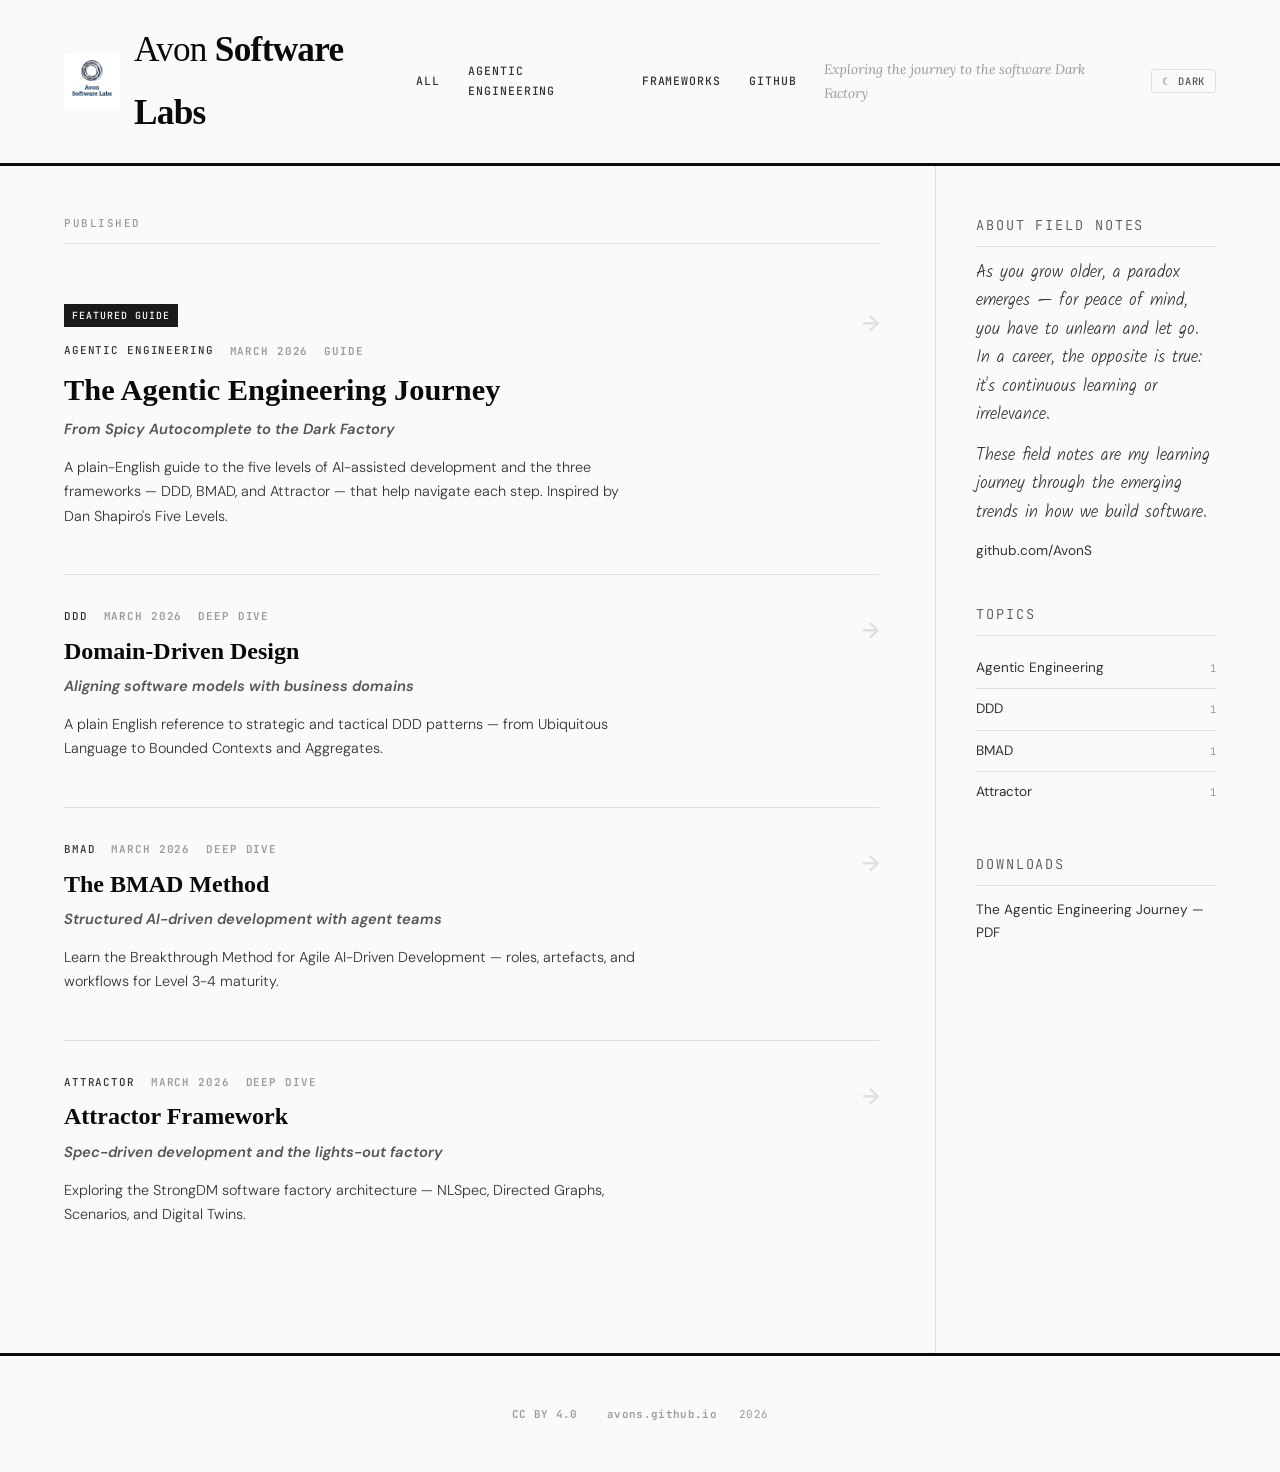
==== index.html @ 8bfe18f1 "feat: implement serve.py for no-cache local dev and v1.1 asset cache-busting" ====
<!DOCTYPE html>
<html lang="en">
<head>
<meta charset="UTF-8">
<link rel="preconnect" href="https://fonts.googleapis.com">
<link rel="preconnect" href="https://fonts.gstatic.com" crossorigin>
<link href="https://fonts.googleapis.com/css2?family=Lora:ital,wght@0,400;0,500;0,600;1,400;1,500&family=DM+Sans:ital,wght@0,300;0,400;0,500;0,600;1,400&family=JetBrains+Mono:wght@400;500&display=swap" rel="stylesheet">
<link href="https://fonts.googleapis.com/css2?family=Kalam:wght@400;700&display=swap" rel="stylesheet">
<link rel="stylesheet" href="assets/style.css?v=1.1">
<link rel="stylesheet" href="assets/landing.css?v=1.1">
<meta name="viewport" content="width=device-width, initial-scale=1.0">
<title>Avon Software Labs — Agentic Engineering</title>
<script src="assets/components.js?v=1.1" defer></script>
</head>
<body>

<site-header-home></site-header-home>

<div class="content-wrap">
  <main class="main-col">
    <p class="section-label">Published</p>

    <a class="article-card featured" href="agentic-engineering/" id="agentic">
      <div>
        <div class="featured-marker">Featured Guide</div>
        <div class="article-meta">
          <span class="article-tag">Agentic Engineering</span>
          <span>March 2026</span>
          <span>Guide</span>
        </div>
        <div class="article-title">The Agentic Engineering Journey</div>
        <div class="article-subtitle">From Spicy Autocomplete to the Dark Factory</div>
        <p class="article-desc">
          A plain-English guide to the five levels of AI-assisted development and the three frameworks —
          DDD, BMAD, and Attractor — that help navigate each step. Inspired by Dan Shapiro's Five Levels.
        </p>
      </div>
      <div class="article-arrow">&#8594;</div>
    </a>

    <a class="article-card" href="guides/ddd/">
      <div>
        <div class="article-meta">
          <span class="article-tag">DDD</span>
          <span>March 2026</span>
          <span>Deep Dive</span>
        </div>
        <div class="article-title">Domain-Driven Design</div>
        <div class="article-subtitle">Aligning software models with business domains</div>
        <p class="article-desc">A plain English reference to strategic and tactical DDD patterns — from Ubiquitous Language to Bounded Contexts and Aggregates.</p>
      </div>
      <div class="article-arrow">&#8594;</div>
    </a>

    <a class="article-card" href="guides/bmad/">
      <div>
        <div class="article-meta">
          <span class="article-tag">BMAD</span>
          <span>March 2026</span>
          <span>Deep Dive</span>
        </div>
        <div class="article-title">The BMAD Method</div>
        <div class="article-subtitle">Structured AI-driven development with agent teams</div>
        <p class="article-desc">Learn the Breakthrough Method for Agile AI-Driven Development — roles, artefacts, and workflows for Level 3-4 maturity.</p>
      </div>
      <div class="article-arrow">&#8594;</div>
    </a>

    <a class="article-card" href="guides/attractor/">
      <div>
        <div class="article-meta">
          <span class="article-tag">Attractor</span>
          <span>March 2026</span>
          <span>Deep Dive</span>
        </div>
        <div class="article-title">Attractor Framework</div>
        <div class="article-subtitle">Spec-driven development and the lights-out factory</div>
        <p class="article-desc">Exploring the StrongDM software factory architecture — NLSpec, Directed Graphs, Scenarios, and Digital Twins.</p>
      </div>
      <div class="article-arrow">&#8594;</div>
    </a>

    <!--
      TO ADD A NEW ARTICLE — copy this block and fill in the details:

      <a class="article-card" href="your-folder-name/">
        <div>
          <div class="article-meta">
            <span class="article-tag">Topic</span>
            <span>Month Year</span>
          </div>
          <div class="article-title">Title</div>
          <div class="article-subtitle">Subtitle or tagline</div>
          <p class="article-desc">Brief description of the article.</p>
        </div>
        <div class="article-arrow">&#8594;</div>
      </a>

      Then create a folder with the same name as href, put index.html inside it.
    -->

  </main>

  <aside class="sidebar">
    <div class="sidebar-section">
      <p class="sidebar-label">About Field Notes</p>
      <p>As you grow older, a paradox emerges — for peace of mind, you have to unlearn and let go. In a career, the opposite is true: it's continuous learning or irrelevance.</p>
      <p>These field notes are my learning journey through the emerging trends in how we build software.</p>
      <p><a href="https://github.com/AvonS" target="_blank">github.com/AvonS</a></p>
    </div>

    <div class="sidebar-section">
      <p class="sidebar-label">Topics</p>
      <ul class="topic-list" id="frameworks">
        <li><a href="agentic-engineering/">Agentic Engineering</a> <span class="topic-count">1</span></li>
        <li><a href="guides/ddd/">DDD</a> <span class="topic-count">1</span></li>
        <li><a href="guides/bmad/">BMAD</a> <span class="topic-count">1</span></li>
        <li><a href="guides/attractor/">Attractor</a> <span class="topic-count">1</span></li>
      </ul>
    </div>

    <div class="sidebar-section">
      <p class="sidebar-label">Downloads</p>
      <p><a href="agentic-engineering/agentic-engineering-journey.pdf" target="_blank">The Agentic Engineering Journey — PDF</a></p>
    </div>
  </aside>
</div>

<site-footer></site-footer>

</body>
</html>
---- assets/style.css ----
/* ============================================================
   avons.github.io — shared base styles
   style.css · v1.0
   ============================================================ */

/* ── Variables ── */
:root {
  --black:       #0a0a0a;
  --off-black:   #1a1a1a;
  --dark-grey:   #333333;
  --mid-grey:    #555555;
  --light-grey:  #999999;
  --rule:        #e0e0e0;
  --soft-bg:     #f8f8f8;
  --bg:          #fafaf8;
  --white:       #ffffff;

  /* Accent — red (warn callout) */
  --accent-red:       #8b1a1a;
  --accent-red-light: #fdf0f0;

  /* Accent — green (insight callout) */
  --accent-green:       #4a9068;
  --accent-green-light: #eef4f0;
  --accent-green-text:  #1d3d2a;

  /* Dark mode transition */
  color-scheme: light dark;
}

/* ── Dark Mode ── */
html.dark body {
  --black:       #e0e0e0; /* Off-white text */
  --off-black:   #d1d1d1;
  --dark-grey:   #b0b0b0;
  --mid-grey:    #888888;
  --light-grey:  #666666;
  --rule:        #333333; /* Subtle border */
  --soft-bg:     #242424; /* Lighter charcoal */
  --bg:          #1a1a1a; /* Base charcoal */
  --white:       #2a2a2a; /* Card surface */

  /* Accent — red dark mode (softened) */
  --accent-red:       #e05a4a;
  --accent-red-light: #2d1a1a;

  /* Accent — green dark mode (softened) */
  --accent-green:       #5aaa7a;
  --accent-green-light: #1a241e;
  --accent-green-text:  #c8e8d4;
}

/* ── Reset ── */
*, *::before, *::after { box-sizing: border-box; margin: 0; padding: 0; }
html { scroll-behavior: smooth; }

/* ── Base ── */
body {
  font-family: "Lora", Georgia, serif;
  background: var(--bg);
  color: var(--black);
  line-height: 1.8;
}

/* ── Typography ── */
h1 {
  font-family: "DM Serif Display", Georgia, serif;
  font-weight: 700;
  color: var(--black);
  letter-spacing: -0.02em;
  line-height: 1.1;
}
h2 {
  font-family: "DM Serif Display", Georgia, serif;
  font-weight: 700;
  color: var(--black);
  letter-spacing: -0.01em;
}
h3 {
  font-family: "Source Serif 4", serif;
  font-weight: 600;
  color: var(--mid-grey);
  font-style: italic;
}
p { margin-bottom: 14px; }
a { color: var(--black); font-weight: 600; text-decoration: none; transition: color 0.15s, opacity 0.15s; }
a:hover { text-decoration: none; opacity: 0.7; }
strong { color: var(--black); }
code {
  font-family: "JetBrains Mono", "SF Mono", Consolas, monospace;
  font-size: 0.86em;
  background: var(--soft-bg);
  border: 1px solid var(--rule);
  padding: 2px 6px;
  border-radius: 3px;
  color: var(--dark-grey);
}

/* ── Masthead ── */
.masthead {
  border-bottom: 3px solid var(--black);
  padding: 0 64px;
}
.masthead-top {
  display: flex;
  align-items: center;
  justify-content: space-between;
  padding: 28px 0 20px;
  border-bottom: 1px solid var(--rule);
}
.site-name {
  display: flex;
  align-items: center;
  gap: 14px;
  text-decoration: none;
  color: var(--black);
}
.logo-img { height: 56px; width: auto; object-fit: contain; }
.logo-text {
  font-family: "DM Serif Display", Georgia, serif;
  font-size: clamp(1.4rem, 4vw, 2.2rem);
  font-weight: 400;
  letter-spacing: -0.02em;
  color: var(--black);
}
.logo-text strong { font-weight: 700; }
.masthead-meta { text-align: right; }
.masthead-meta p {
  font-family: "JetBrains Mono", monospace;
  font-size: 0.7rem;
  color: var(--light-grey);
  letter-spacing: 0.06em;
  text-transform: uppercase;
  line-height: 1.8;
}
.masthead-nav {
  display: flex;
  gap: 32px;
  padding: 14px 0;
  align-items: center;
}
.masthead-nav a {
  font-family: "JetBrains Mono", monospace;
  font-size: 0.72rem;
  font-weight: 500;
  letter-spacing: 0.08em;
  text-transform: uppercase;
  color: var(--dark-grey);
  text-decoration: none;
  transition: color 0.15s;
}
.masthead-nav a:hover { color: var(--black); }
.masthead-tagline {
  font-family: "Source Serif 4", serif;
  font-style: italic;
  font-size: 0.88rem;
  color: var(--light-grey);
  margin-left: auto;
}

/* ── Footer ── */
.site-footer {
  border-top: 3px solid var(--black);
  padding: 48px 64px;
  text-align: center;
  background: var(--bg);
}
.site-footer p {
  font-family: "JetBrains Mono", monospace;
  font-size: 0.68rem;
  color: var(--light-grey);
  letter-spacing: 0.04em;
  margin-bottom: 8px;
}
.site-footer a {
  color: var(--mid-grey);
  text-decoration: none;
  font-family: "JetBrains Mono", monospace;
  font-size: 0.68rem;
}
.site-footer a:hover { color: var(--black); opacity: 1; }
.footer-links { display: flex; gap: 24px; justify-content: center; margin-bottom: 12px; }

/* ── Utility ── */
.section-label {
  font-family: "JetBrains Mono", monospace;
  font-size: 0.68rem;
  font-weight: 500;
  letter-spacing: 0.14em;
  text-transform: uppercase;
  color: var(--light-grey);
  margin-bottom: 24px;
  padding-bottom: 10px;
  border-bottom: 1px solid var(--rule);
}

/* ── Responsive ── */
@media (max-width: 860px) {
  .masthead { padding: 0 24px; }
  .site-footer { padding: 24px; flex-direction: column; }
  .masthead-meta { display: none; }
}

/* ============================================================
   Shared header + footer components
   ============================================================ */

/* ── Font import note: add to each HTML <head>
   https://fonts.googleapis.com/css2?family=Lora:ital,wght@0,400;0,500;0,600;1,400;1,500&family=DM+Sans:ital,wght@0,300;0,400;0,500;0,600;1,400&family=JetBrains+Mono:wght@400;500&display=swap
── */

/* ── Shared site header ── */
.site-header {
  border-bottom: 3px solid var(--black);
  padding: 0 64px;
  background: var(--bg);
  position: sticky;
  top: 0;
  z-index: 50;
}
.site-header-main {
  display: flex;
  align-items: center;
  justify-content: space-between;
  padding: 18px 0;
}
.site-header-nav {
  display: flex;
  gap: 28px;
  padding: 10px 0;
  align-items: center;
}
.site-header-nav a {
  font-family: "JetBrains Mono", monospace;
  font-size: 0.72rem;
  font-weight: 500;
  letter-spacing: 0.08em;
  text-transform: uppercase;
  color: var(--dark-grey);
  text-decoration: none;
  transition: color 0.15s;
}
.site-header-nav a:hover { color: var(--black); text-decoration: none; }
.site-header-nav .back-link {
  display: flex;
  align-items: center;
  gap: 6px;
}
.site-header-nav .back-link::before {
  content: "←";
  font-size: 0.9rem;
}
.nav-divider {
  width: 1px;
  height: 14px;
  background: var(--rule);
}
.site-tagline {
  font-family: "Lora", Georgia, serif;
  font-style: italic;
  font-size: 0.85rem;
  color: var(--light-grey);
  margin-left: auto;
}

/* ── Dark mode toggle button (site headers) ── */
.theme-toggle {
  background: none;
  border: 1px solid var(--rule);
  border-radius: 3px;
  color: var(--mid-grey);
  font-family: "JetBrains Mono", monospace;
  font-size: 0.65rem;
  font-weight: 500;
  letter-spacing: 0.06em;
  text-transform: uppercase;
  padding: 4px 10px;
  cursor: pointer;
  transition: all 0.15s;
  white-space: nowrap;
  flex-shrink: 0;
}
.theme-toggle:hover {
  border-color: var(--dark-grey);
  color: var(--black);
}

/* ── Shared site footer ── */
.site-footer-links {
  display: flex;
  justify-content: center;
  gap: 28px;
  margin-bottom: 14px;
  flex-wrap: wrap;
}
.site-footer-links a {
  font-family: "JetBrains Mono", monospace;
  font-size: 0.72rem;
  color: var(--mid-grey);
  text-decoration: none;
  letter-spacing: 0.04em;
  font-weight: 400;
}
.site-footer-links a:hover { color: var(--black); text-decoration: none; }
.site-footer-meta {
  font-family: "JetBrains Mono", monospace;
  font-size: 0.68rem;
  color: var(--light-grey);
  letter-spacing: 0.03em;
  line-height: 1.9;
}
.site-footer-meta a {
  color: var(--light-grey);
  text-decoration: none;
}
.site-footer-meta a:hover { color: var(--mid-grey); }

/* ── Article footer ── */
.site-footer-article {
  border-top: 3px solid var(--black);
  padding: 32px 64px;
  text-align: center;
  background: var(--bg);
}
.article-attribution {
  font-family: "JetBrains Mono", monospace;
  font-size: 0.7rem;
  color: var(--mid-grey);
  letter-spacing: 0.04em;
  margin-bottom: 16px;
  line-height: 1.6;
}

/* ── Responsive ── */
@media (max-width: 860px) {
  .site-header  { padding: 0 20px; position: static; }
  .site-footer  { padding: 28px 20px; }
  .site-footer-article  { padding: 28px 20px; }
  .site-header-nav .site-tagline { display: none; }
}
---- assets/landing.css ----
/* ============================================================
   avons.github.io — landing page styles
   landing.css · v1.0
   ============================================================ */

body { font-family: "DM Sans", system-ui, sans-serif;; background: var(--bg); }

/* ── Hero ── */
.hero {
  padding: 56px 64px 48px;
  border-bottom: 1px solid var(--rule);
  max-width: 720px;
}
.hero h1 {
  font-family: "DM Serif Display", serif;
  font-size: clamp(2rem, 4vw, 3rem);
  font-weight: 700; line-height: 1.12;
  color: var(--black); margin-bottom: 20px;
}
.hero h1 em { font-style: italic; font-weight: 400; }
.hero p {
  font-size: 1.05rem; line-height: 1.8;
  color: var(--dark-grey); font-weight: 300;
}

/* ── Layout ── */
.content-wrap {
  display: grid;
  grid-template-columns: 1fr 280px;
  padding: 0 64px;
}
.main-col {
  padding: 48px 56px 80px 0;
  border-right: 1px solid var(--rule);
}
.sidebar { padding: 48px 0 80px 40px; }
.sidebar-section { margin-bottom: 40px; }
.sidebar-label {
  font-family: "JetBrains Mono", monospace;
  font-size: 0.65rem; font-weight: 500;
  letter-spacing: 0.14em; text-transform: uppercase;
  color: var(--light-grey); margin-bottom: 16px;
  padding-bottom: 8px; border-bottom: 1px solid var(--rule);
}
.sidebar p {
  font-size: 0.85rem; line-height: 1.75;
  color: var(--mid-grey); font-weight: 300; margin-bottom: 12px;
}
.sidebar-section:first-child p:nth-child(2),
.sidebar-section:first-child p:nth-child(3) {
  font-family: 'Kalam', cursive;
  font-size: 1.05rem;
  line-height: 1.7;
  color: var(--dark-grey);
}
.sidebar a {
  color: var(--dark-grey); text-decoration: none;
  font-size: 0.85rem; font-weight: 400;
}
.sidebar a:hover { color: var(--black); opacity: 1; text-decoration: none; }

/* ── Topic list ── */
.topic-list { list-style: none; }
.topic-list li {
  padding: 8px 0; border-bottom: 1px solid var(--rule);
  font-size: 0.85rem; color: var(--dark-grey);
  display: flex; justify-content: space-between; align-items: center;
}
.topic-list li a {
  text-decoration: none;
  color: var(--dark-grey);
  font-weight: 400;
  flex: 1;
}
.topic-list li a:hover {
  color: var(--black);
}
.topic-list li:last-child { border-bottom: none; }
.topic-count {
  font-family: "JetBrains Mono", monospace;
  font-size: 0.65rem; color: var(--light-grey);
  margin-left: 8px;
}

/* ── Article cards ── */
.article-card {
  padding: 32px 0; border-bottom: 1px solid var(--rule);
  display: grid; grid-template-columns: 1fr auto;
  gap: 24px; align-items: start;
  text-decoration: none; color: inherit;
  transition: opacity 0.15s;
}
.article-card:hover { opacity: 0.7; }
.article-card:last-child { border-bottom: none; }
.article-meta {
  font-family: "JetBrains Mono", monospace;
  font-size: 0.68rem; letter-spacing: 0.08em;
  text-transform: uppercase; color: var(--light-grey);
  margin-bottom: 10px; display: flex; gap: 16px; flex-wrap: wrap;
}
.article-tag { color: var(--dark-grey); font-weight: 500; }
.article-title {
  font-family: "DM Serif Display", serif;
  font-size: 1.5rem; font-weight: 700; line-height: 1.2;
  color: var(--black); margin-bottom: 8px;
}
.article-card.featured .article-title { font-size: 1.9rem; }
.article-subtitle {
  font-family: "DM Sans", sans-serif;
  font-style: italic; font-size: 0.92rem;
  color: var(--mid-grey); margin-bottom: 12px;
}
.article-desc {
  font-size: 0.9rem; line-height: 1.7;
  color: var(--dark-grey); font-weight: 300; max-width: 580px;
}
.article-arrow {
  font-size: 1.4rem; color: var(--rule);
  margin-top: 4px; flex-shrink: 0;
  transition: color 0.15s, transform 0.15s;
}
.article-card:hover .article-arrow { color: var(--black); transform: translateX(4px); }
.featured-marker {
  display: inline-block;
  font-family: "JetBrains Mono", monospace;
  font-size: 0.62rem; font-weight: 500;
  letter-spacing: 0.1em; text-transform: uppercase;
  background: var(--off-black); color: var(--bg);
  padding: 3px 8px; margin-bottom: 14px;
}

/* ── Animations ── */
.hero, .article-card, .sidebar-section { opacity: 0; animation: fadeUp 0.5s forwards; }
.hero                         { animation-delay: 0.05s; }
.article-card:nth-child(1)    { animation-delay: 0.12s; }
.article-card:nth-child(2)    { animation-delay: 0.20s; }
.article-card:nth-child(3)    { animation-delay: 0.28s; }
.sidebar-section:nth-child(1) { animation-delay: 0.15s; }
.sidebar-section:nth-child(2) { animation-delay: 0.22s; }
.sidebar-section:nth-child(3) { animation-delay: 0.29s; }
@keyframes fadeUp {
  from { opacity: 0; transform: translateY(14px); }
  to   { opacity: 1; transform: translateY(0); }
}

/* ── Responsive ── */
@media (max-width: 860px) {
  .hero { padding: 40px 24px 36px; }
  .content-wrap { grid-template-columns: 1fr; padding: 0 24px; }
  .main-col { padding: 40px 0; border-right: none; }
  .sidebar { padding: 0 0 48px; border-top: 1px solid var(--rule); }
}
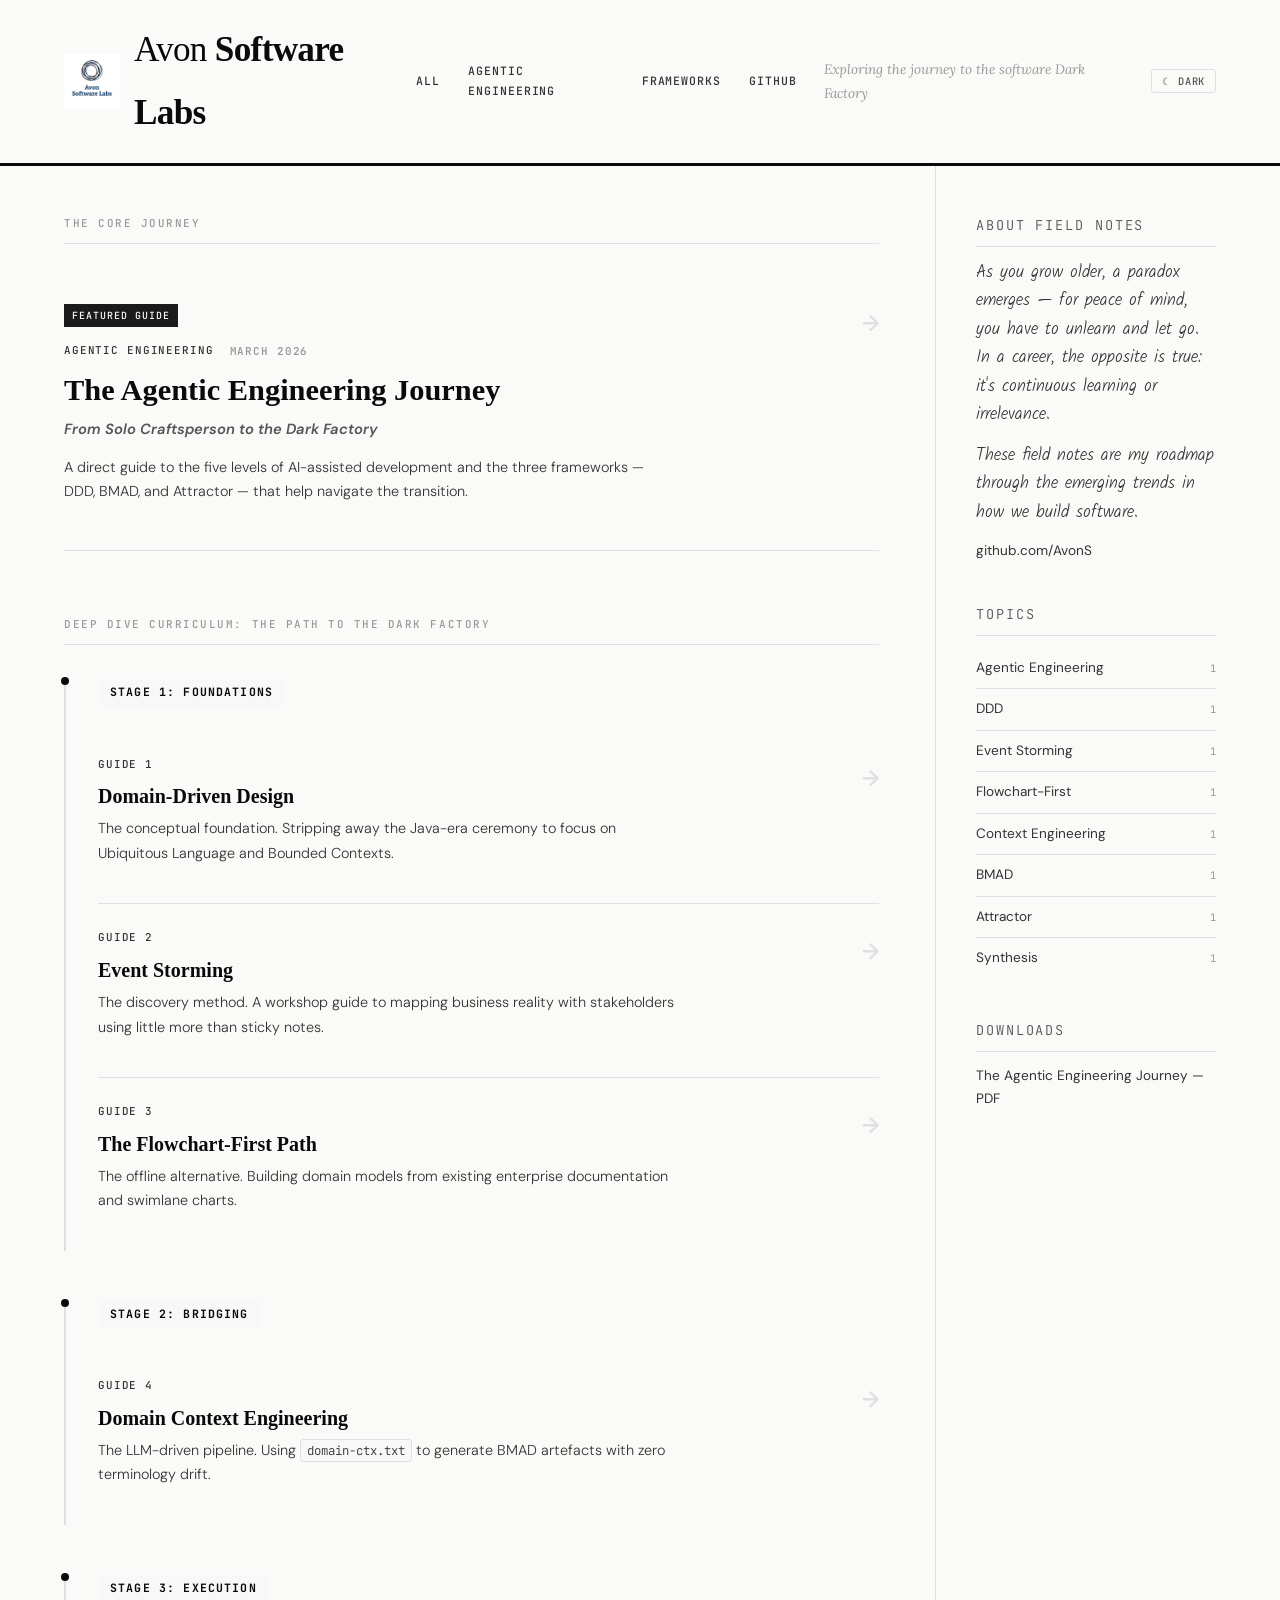
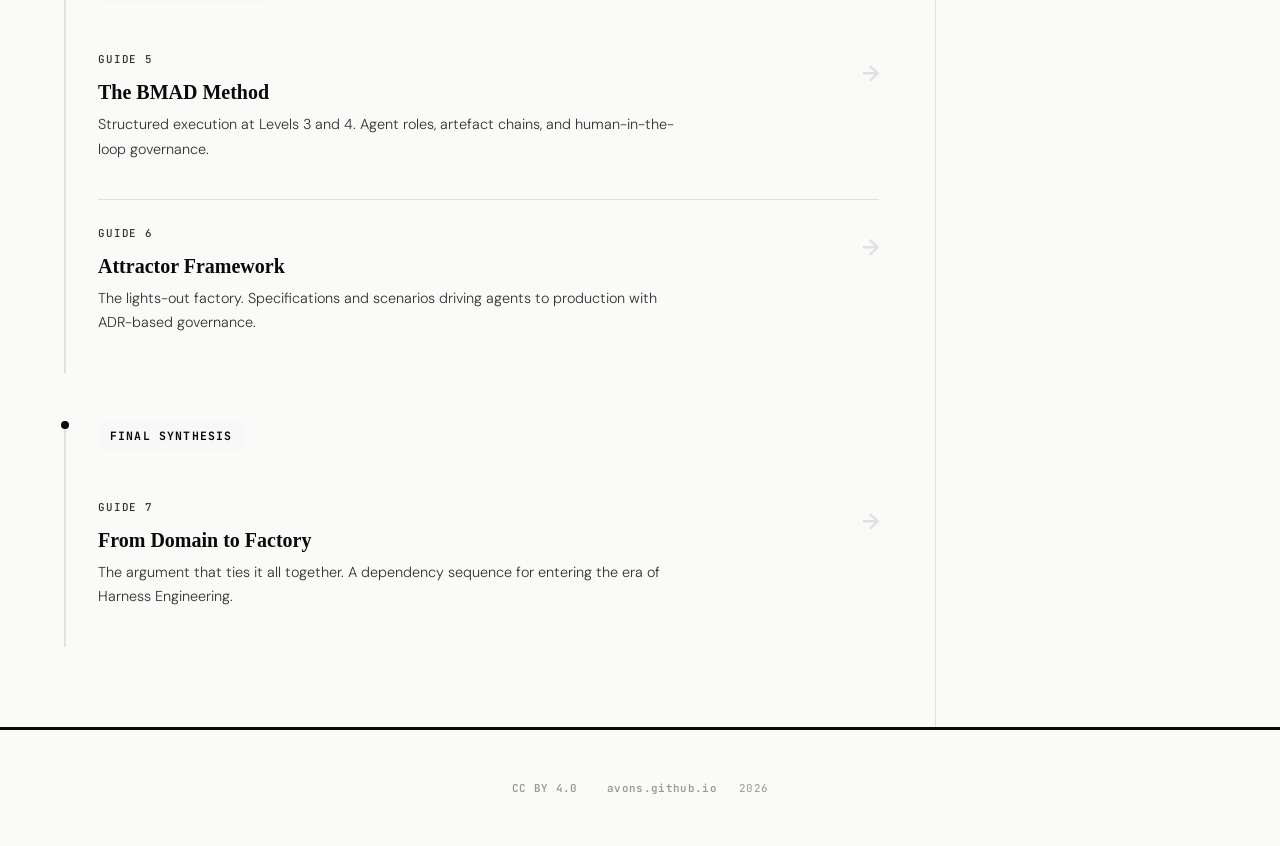
==== commit b4ed7b27: "Added guids" ====
--- a/index.html
+++ b/index.html
@@ -18,86 +18,111 @@
 
 <div class="content-wrap">
   <main class="main-col">
-    <p class="section-label">Published</p>
-
-    <a class="article-card featured" href="agentic-engineering/" id="agentic">
+    
+    <p class="section-label">The Core Journey</p>
+    <a class="article-card featured" href="notes/agentic-engineering/" id="agentic">
       <div>
         <div class="featured-marker">Featured Guide</div>
         <div class="article-meta">
           <span class="article-tag">Agentic Engineering</span>
           <span>March 2026</span>
-          <span>Guide</span>
         </div>
         <div class="article-title">The Agentic Engineering Journey</div>
-        <div class="article-subtitle">From Spicy Autocomplete to the Dark Factory</div>
+        <div class="article-subtitle">From Solo Craftsperson to the Dark Factory</div>
         <p class="article-desc">
-          A plain-English guide to the five levels of AI-assisted development and the three frameworks —
-          DDD, BMAD, and Attractor — that help navigate each step. Inspired by Dan Shapiro's Five Levels.
+          A direct guide to the five levels of AI-assisted development and the three frameworks —
+          DDD, BMAD, and Attractor — that help navigate the transition.
         </p>
       </div>
       <div class="article-arrow">&#8594;</div>
     </a>
 
-    <a class="article-card" href="guides/ddd/">
-      <div>
-        <div class="article-meta">
-          <span class="article-tag">DDD</span>
-          <span>March 2026</span>
-          <span>Deep Dive</span>
-        </div>
-        <div class="article-title">Domain-Driven Design</div>
-        <div class="article-subtitle">Aligning software models with business domains</div>
-        <p class="article-desc">A plain English reference to strategic and tactical DDD patterns — from Ubiquitous Language to Bounded Contexts and Aggregates.</p>
+    <p class="section-label" style="margin-top: 64px;">Deep Dive Curriculum: The Path to the Dark Factory</p>
+    
+    <div class="curriculum-grid">
+      <!-- Stage 1: Foundations -->
+      <div class="curriculum-stage">
+        <div class="stage-header">Stage 1: Foundations</div>
+        
+        <a class="article-card" href="guides/ddd/">
+          <div>
+            <div class="article-meta"><span class="article-tag">Guide 1</span></div>
+            <div class="article-title">Domain-Driven Design</div>
+            <p class="article-desc">The conceptual foundation. Stripping away the Java-era ceremony to focus on Ubiquitous Language and Bounded Contexts.</p>
+          </div>
+          <div class="article-arrow">&#8594;</div>
+        </a>
+
+        <a class="article-card" href="guides/event-storming/">
+          <div>
+            <div class="article-meta"><span class="article-tag">Guide 2</span></div>
+            <div class="article-title">Event Storming</div>
+            <p class="article-desc">The discovery method. A workshop guide to mapping business reality with stakeholders using little more than sticky notes.</p>
+          </div>
+          <div class="article-arrow">&#8594;</div>
+        </a>
+
+        <a class="article-card" href="guides/flowcharts/">
+          <div>
+            <div class="article-meta"><span class="article-tag">Guide 3</span></div>
+            <div class="article-title">The Flowchart-First Path</div>
+            <p class="article-desc">The offline alternative. Building domain models from existing enterprise documentation and swimlane charts.</p>
+          </div>
+          <div class="article-arrow">&#8594;</div>
+        </a>
       </div>
-      <div class="article-arrow">&#8594;</div>
-    </a>
 
-    <a class="article-card" href="guides/bmad/">
-      <div>
-        <div class="article-meta">
-          <span class="article-tag">BMAD</span>
-          <span>March 2026</span>
-          <span>Deep Dive</span>
-        </div>
-        <div class="article-title">The BMAD Method</div>
-        <div class="article-subtitle">Structured AI-driven development with agent teams</div>
-        <p class="article-desc">Learn the Breakthrough Method for Agile AI-Driven Development — roles, artefacts, and workflows for Level 3-4 maturity.</p>
+      <!-- Stage 2: Bridging -->
+      <div class="curriculum-stage">
+        <div class="stage-header">Stage 2: Bridging</div>
+
+        <a class="article-card" href="guides/ddd-to-context/">
+          <div>
+            <div class="article-meta"><span class="article-tag">Guide 4</span></div>
+            <div class="article-title">Domain Context Engineering</div>
+            <p class="article-desc">The LLM-driven pipeline. Using <code>domain-ctx.txt</code> to generate BMAD artefacts with zero terminology drift.</p>
+          </div>
+          <div class="article-arrow">&#8594;</div>
+        </a>
       </div>
-      <div class="article-arrow">&#8594;</div>
-    </a>
 
-    <a class="article-card" href="guides/attractor/">
-      <div>
-        <div class="article-meta">
-          <span class="article-tag">Attractor</span>
-          <span>March 2026</span>
-          <span>Deep Dive</span>
-        </div>
-        <div class="article-title">Attractor Framework</div>
-        <div class="article-subtitle">Spec-driven development and the lights-out factory</div>
-        <p class="article-desc">Exploring the StrongDM software factory architecture — NLSpec, Directed Graphs, Scenarios, and Digital Twins.</p>
+      <!-- Stage 3: Execution -->
+      <div class="curriculum-stage">
+        <div class="stage-header">Stage 3: Execution</div>
+
+        <a class="article-card" href="guides/bmad/">
+          <div>
+            <div class="article-meta"><span class="article-tag">Guide 5</span></div>
+            <div class="article-title">The BMAD Method</div>
+            <p class="article-desc">Structured execution at Levels 3 and 4. Agent roles, artefact chains, and human-in-the-loop governance.</p>
+          </div>
+          <div class="article-arrow">&#8594;</div>
+        </a>
+
+        <a class="article-card" href="guides/attractor/">
+          <div>
+            <div class="article-meta"><span class="article-tag">Guide 6</span></div>
+            <div class="article-title">Attractor Framework</div>
+            <p class="article-desc">The lights-out factory. Specifications and scenarios driving agents to production with ADR-based governance.</p>
+          </div>
+          <div class="article-arrow">&#8594;</div>
+        </a>
       </div>
-      <div class="article-arrow">&#8594;</div>
-    </a>
 
-    <!--
-      TO ADD A NEW ARTICLE — copy this block and fill in the details:
+      <!-- Conclusion -->
+      <div class="curriculum-stage">
+        <div class="stage-header">Final Synthesis</div>
 
-      <a class="article-card" href="your-folder-name/">
-        <div>
-          <div class="article-meta">
-            <span class="article-tag">Topic</span>
-            <span>Month Year</span>
+        <a class="article-card" href="guides/synthesis/">
+          <div>
+            <div class="article-meta"><span class="article-tag">Guide 7</span></div>
+            <div class="article-title">From Domain to Factory</div>
+            <p class="article-desc">The argument that ties it all together. A dependency sequence for entering the era of Harness Engineering.</p>
           </div>
-          <div class="article-title">Title</div>
-          <div class="article-subtitle">Subtitle or tagline</div>
-          <p class="article-desc">Brief description of the article.</p>
-        </div>
-        <div class="article-arrow">&#8594;</div>
-      </a>
-
-      Then create a folder with the same name as href, put index.html inside it.
-    -->
+          <div class="article-arrow">&#8594;</div>
+        </a>
+      </div>
+    </div>
 
   </main>
 
@@ -105,23 +130,27 @@
     <div class="sidebar-section">
       <p class="sidebar-label">About Field Notes</p>
       <p>As you grow older, a paradox emerges — for peace of mind, you have to unlearn and let go. In a career, the opposite is true: it's continuous learning or irrelevance.</p>
-      <p>These field notes are my learning journey through the emerging trends in how we build software.</p>
+      <p>These field notes are my roadmap through the emerging trends in how we build software.</p>
       <p><a href="https://github.com/AvonS" target="_blank">github.com/AvonS</a></p>
     </div>
 
     <div class="sidebar-section">
       <p class="sidebar-label">Topics</p>
       <ul class="topic-list" id="frameworks">
-        <li><a href="agentic-engineering/">Agentic Engineering</a> <span class="topic-count">1</span></li>
+        <li><a href="notes/agentic-engineering/">Agentic Engineering</a> <span class="topic-count">1</span></li>
         <li><a href="guides/ddd/">DDD</a> <span class="topic-count">1</span></li>
+        <li><a href="guides/event-storming/">Event Storming</a> <span class="topic-count">1</span></li>
+        <li><a href="guides/flowcharts/">Flowchart-First</a> <span class="topic-count">1</span></li>
+        <li><a href="guides/ddd-to-context/">Context Engineering</a> <span class="topic-count">1</span></li>
         <li><a href="guides/bmad/">BMAD</a> <span class="topic-count">1</span></li>
         <li><a href="guides/attractor/">Attractor</a> <span class="topic-count">1</span></li>
+        <li><a href="guides/synthesis/">Synthesis</a> <span class="topic-count">1</span></li>
       </ul>
     </div>
 
     <div class="sidebar-section">
       <p class="sidebar-label">Downloads</p>
-      <p><a href="agentic-engineering/agentic-engineering-journey.pdf" target="_blank">The Agentic Engineering Journey — PDF</a></p>
+      <p><a href="notes/notes/agentic-engineering/agentic-engineering-journey.pdf" target="_blank">The Agentic Engineering Journey — PDF</a></p>
     </div>
   </aside>
 </div>
@@ -129,4 +158,4 @@
 <site-footer></site-footer>
 
 </body>
-</html>+</html>
--- a/assets/landing.css
+++ b/assets/landing.css
@@ -82,6 +82,48 @@
   margin-left: 8px;
 }
 
+/* ── Curriculum Grid ── */
+.curriculum-grid {
+  display: flex;
+  flex-direction: column;
+  gap: 48px;
+  margin-top: 32px;
+}
+.curriculum-stage {
+  border-left: 2px solid var(--rule);
+  padding-left: 32px;
+  position: relative;
+}
+.curriculum-stage::before {
+  content: "";
+  position: absolute;
+  left: -5px;
+  top: 0;
+  width: 8px;
+  height: 8px;
+  background: var(--black);
+  border-radius: 50%;
+}
+.stage-header {
+  font-family: "JetBrains Mono", monospace;
+  font-size: 0.72rem;
+  font-weight: 700;
+  color: var(--black);
+  text-transform: uppercase;
+  letter-spacing: 0.1em;
+  margin-bottom: 24px;
+  background: var(--soft-bg);
+  display: inline-block;
+  padding: 4px 12px;
+  border-radius: 4px;
+}
+.curriculum-stage .article-card {
+  padding: 24px 0;
+}
+.curriculum-stage .article-title {
+  font-size: 1.25rem;
+}
+
 /* ── Article cards ── */
 .article-card {
   padding: 32px 0; border-bottom: 1px solid var(--rule);
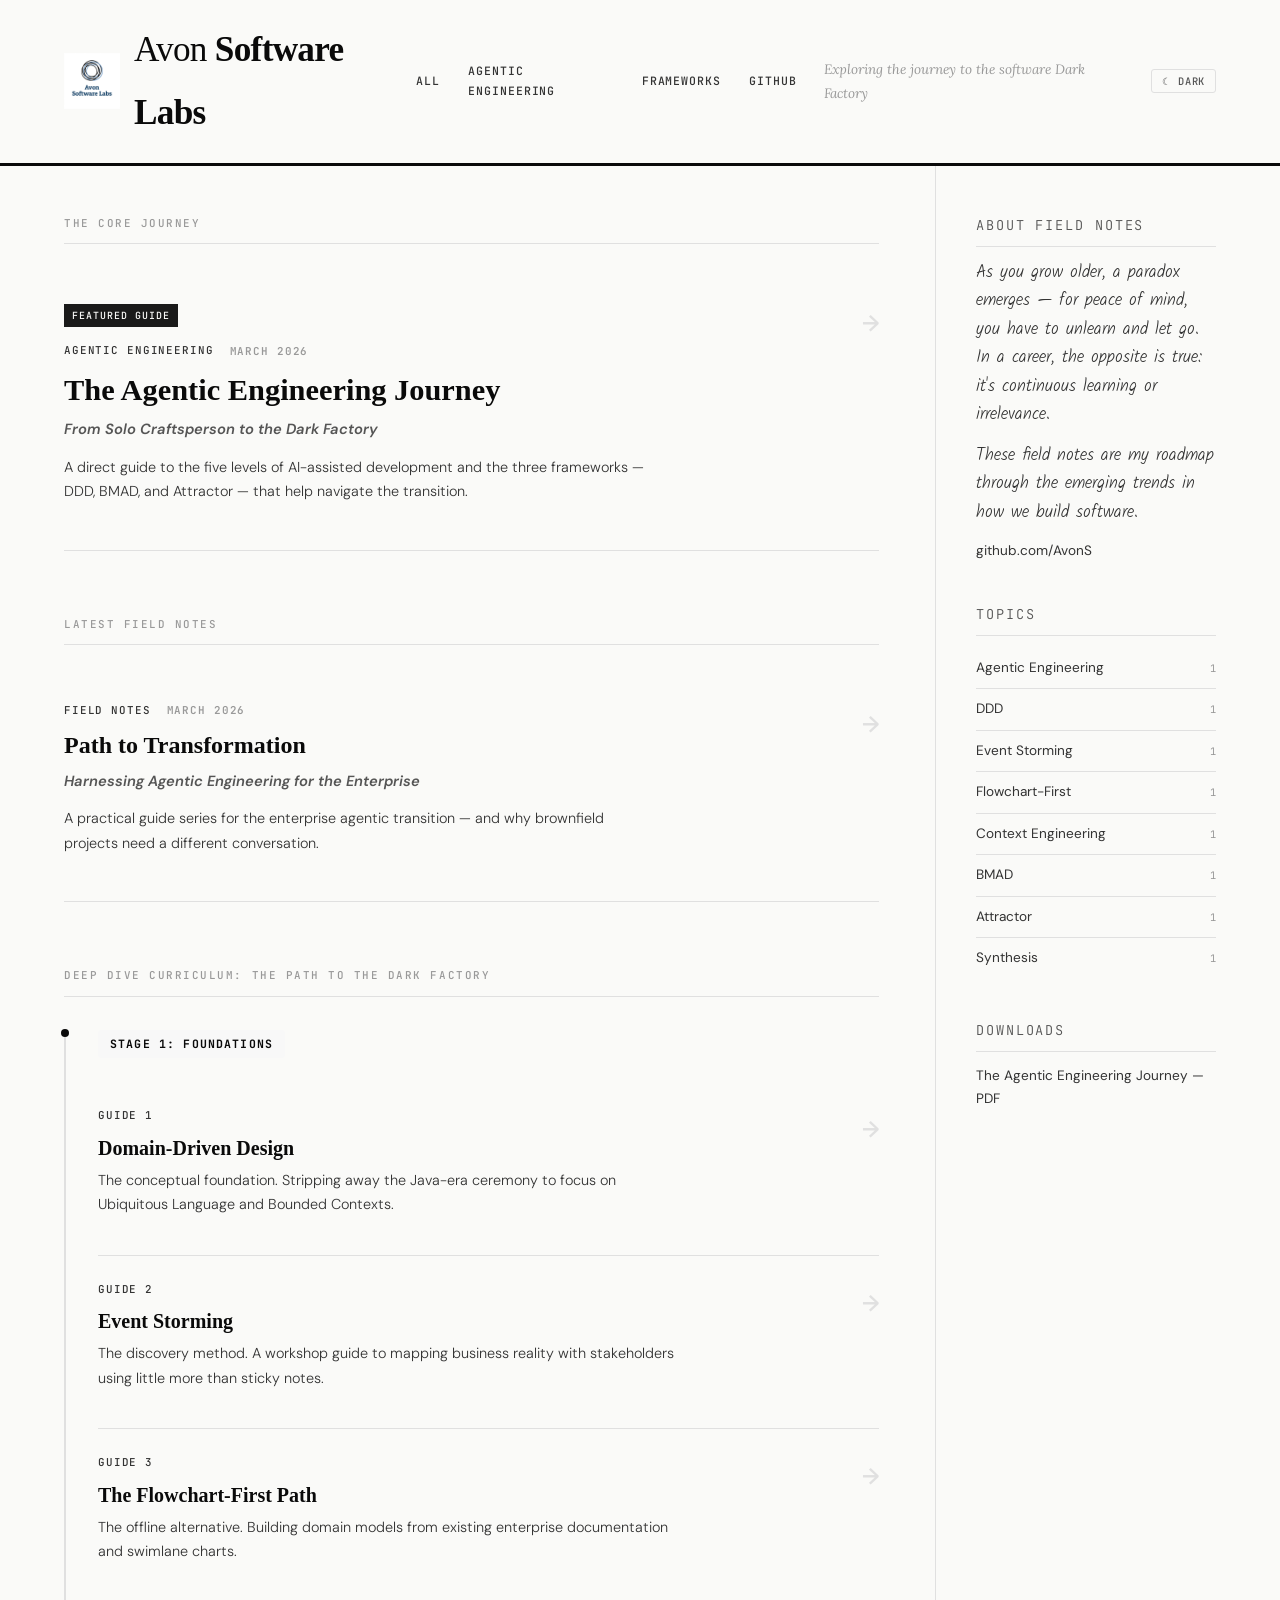
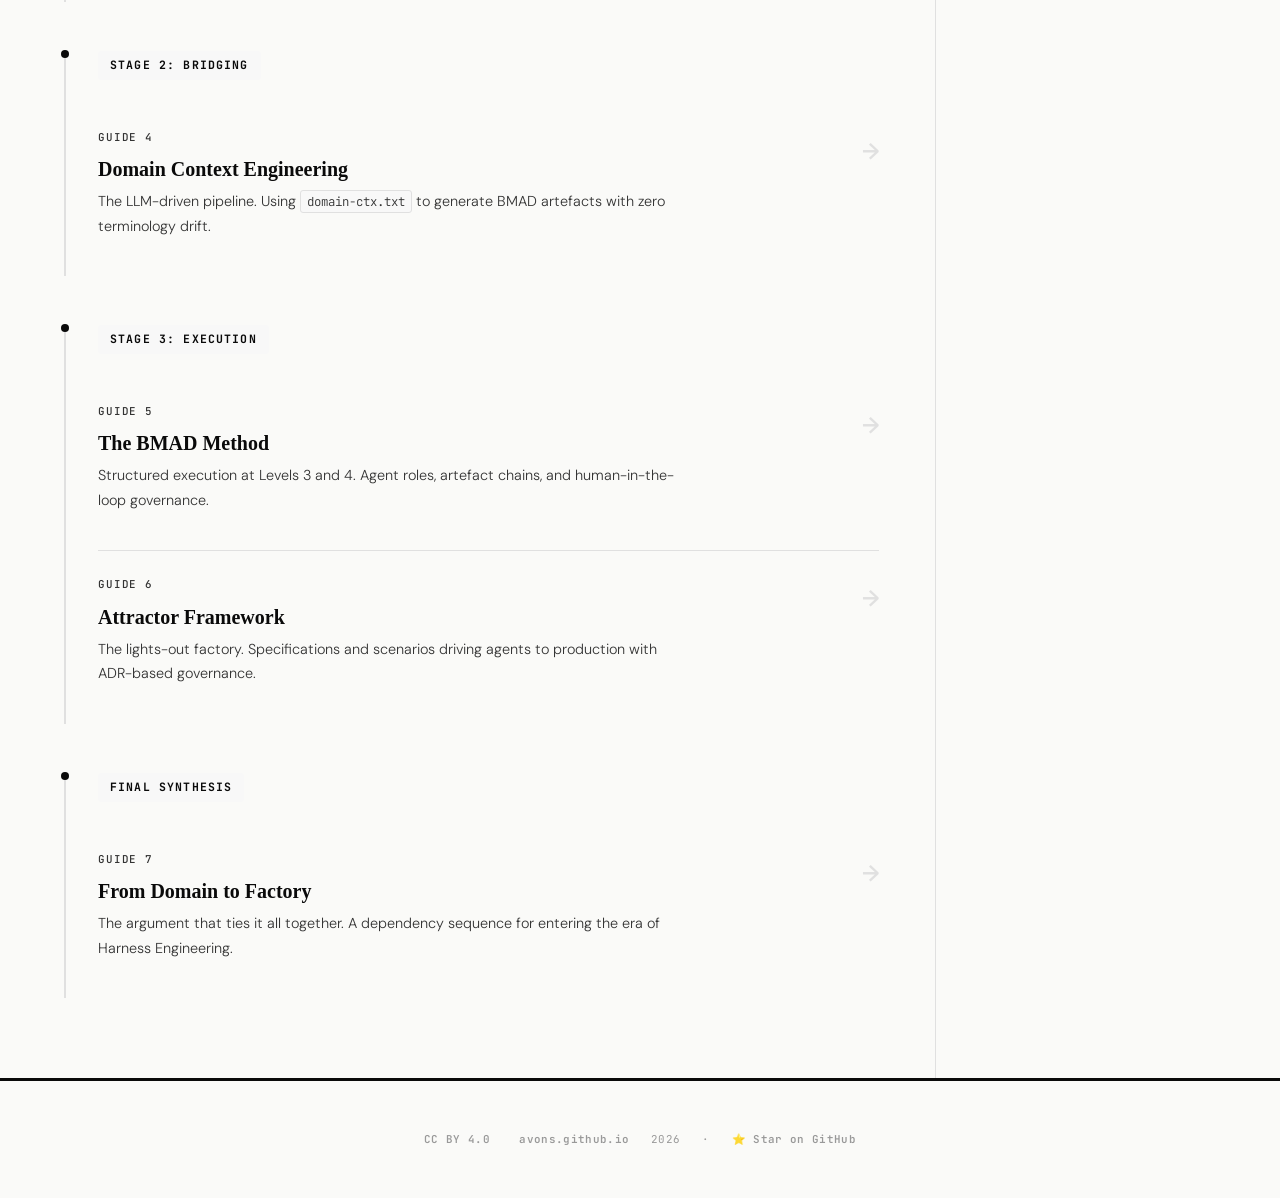
==== commit cabdadc9: "feat: Add new introductory blog post (path-to-transform), refine email obfuscation, add .gitignore" ====
--- a/index.html
+++ b/index.html
@@ -20,7 +20,7 @@
   <main class="main-col">
     
     <p class="section-label">The Core Journey</p>
-    <a class="article-card featured" href="notes/agentic-engineering/" id="agentic">
+    <a class="article-card featured" href="notes/agentic-engineering/?v=1.1" id="agentic">
       <div>
         <div class="featured-marker">Featured Guide</div>
         <div class="article-meta">
@@ -32,6 +32,23 @@
         <p class="article-desc">
           A direct guide to the five levels of AI-assisted development and the three frameworks —
           DDD, BMAD, and Attractor — that help navigate the transition.
+        </p>
+      </div>
+      <div class="article-arrow">&#8594;</div>
+    </a>
+
+    <!-- New Introductory Blog Post -->
+    <p class="section-label" style="margin-top: 64px;">Latest Field Notes</p>
+    <a class="article-card" href="notes/path-to-transform/?v=1.1">
+      <div>
+        <div class="article-meta">
+          <span class="article-tag">Field Notes</span>
+          <span>March 2026</span>
+        </div>
+        <div class="article-title">Path to Transformation</div>
+        <div class="article-subtitle">Harnessing Agentic Engineering for the Enterprise</div>
+        <p class="article-desc">
+          A practical guide series for the enterprise agentic transition — and why brownfield projects need a different conversation.
         </p>
       </div>
       <div class="article-arrow">&#8594;</div>
@@ -150,7 +167,7 @@
 
     <div class="sidebar-section">
       <p class="sidebar-label">Downloads</p>
-      <p><a href="notes/notes/agentic-engineering/agentic-engineering-journey.pdf" target="_blank">The Agentic Engineering Journey — PDF</a></p>
+      <p><a href="notes/agentic-engineering/agentic-engineering-journey.pdf" target="_blank">The Agentic Engineering Journey — PDF</a></p>
     </div>
   </aside>
 </div>
@@ -158,4 +175,4 @@
 <site-footer></site-footer>
 
 </body>
-</html>
+</html>
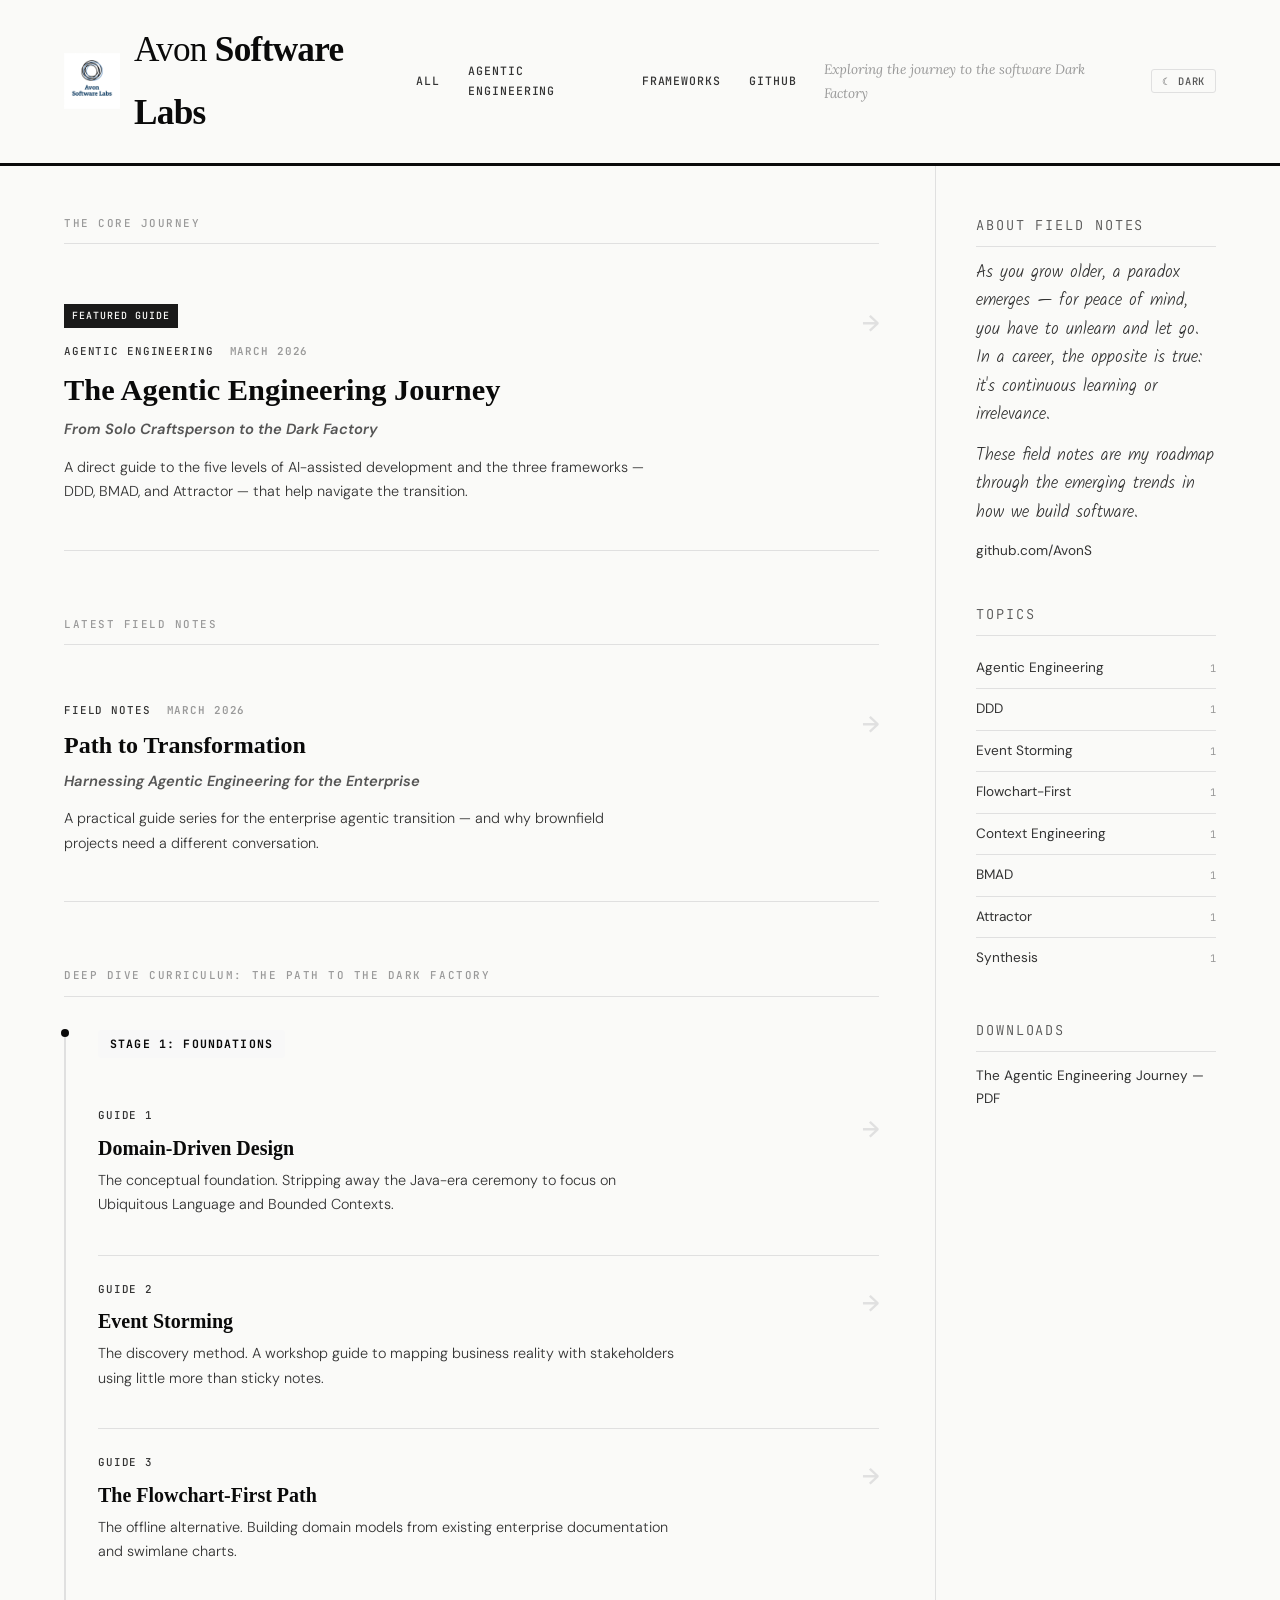
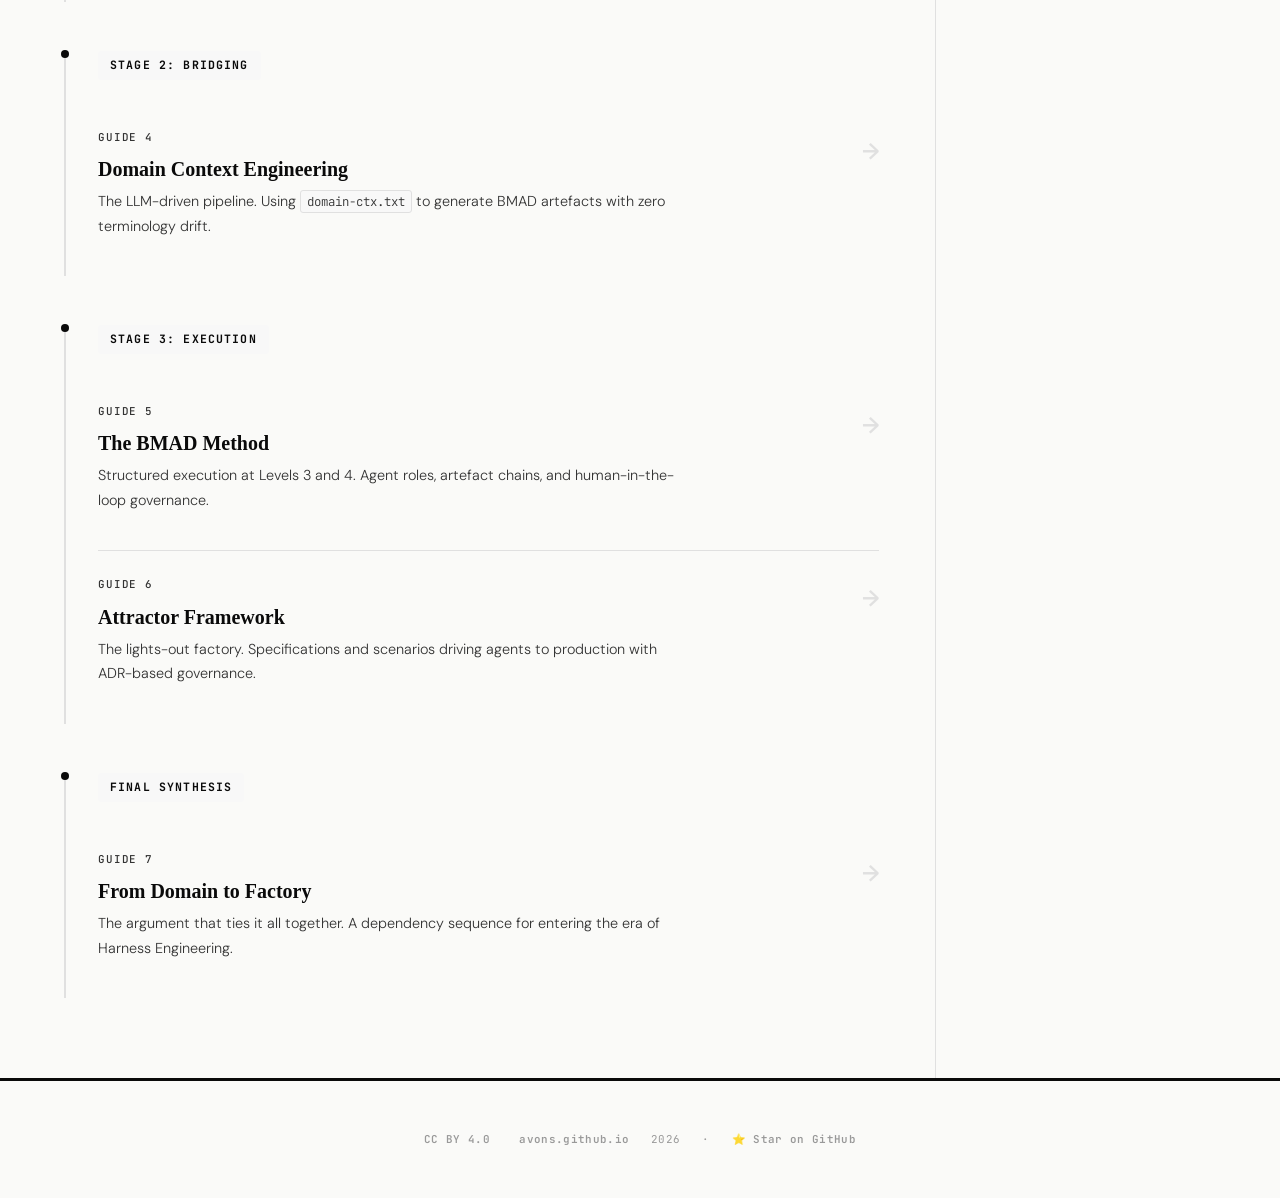
==== commit 4ae37e2f: "feat: Add SEO meta tags to all articles and guides" ====
--- a/index.html
+++ b/index.html
@@ -11,6 +11,25 @@
 <meta name="viewport" content="width=device-width, initial-scale=1.0">
 <title>Avon Software Labs — Agentic Engineering</title>
 <script src="assets/components.js?v=1.1" defer></script>
+
+<meta name="description" content="Avon Software Labs — Agentic Engineering">
+<meta name="keywords" content="agentic engineering, LLM, AI, software development, DDD, BMAD, Attractor, design, architecture, brownfield, enterprise">
+<meta name="author" content="Avon Software Labs">
+
+<!-- Open Graph / Facebook -->
+<meta property="og:type" content="article">
+<meta property="og:url" content="https://avons.github.io//">
+<meta property="og:title" content="Avon Software Labs — Agentic Engineering">
+<meta property="og:description" content="Avon Software Labs — Agentic Engineering">
+<meta property="og:image" content="https://avons.github.io/assets/logo.png?v=1.1">
+
+<!-- Twitter -->
+<meta property="twitter:card" content="summary_large_image">
+<meta property="twitter:url" content="https://avons.github.io//">
+<meta property="twitter:title" content="Avon Software Labs — Agentic Engineering">
+<meta property="twitter:description" content="Avon Software Labs — Agentic Engineering">
+<meta property="twitter:image" content="https://avons.github.io/assets/logo.png?v=1.1">
+
 </head>
 <body>
 
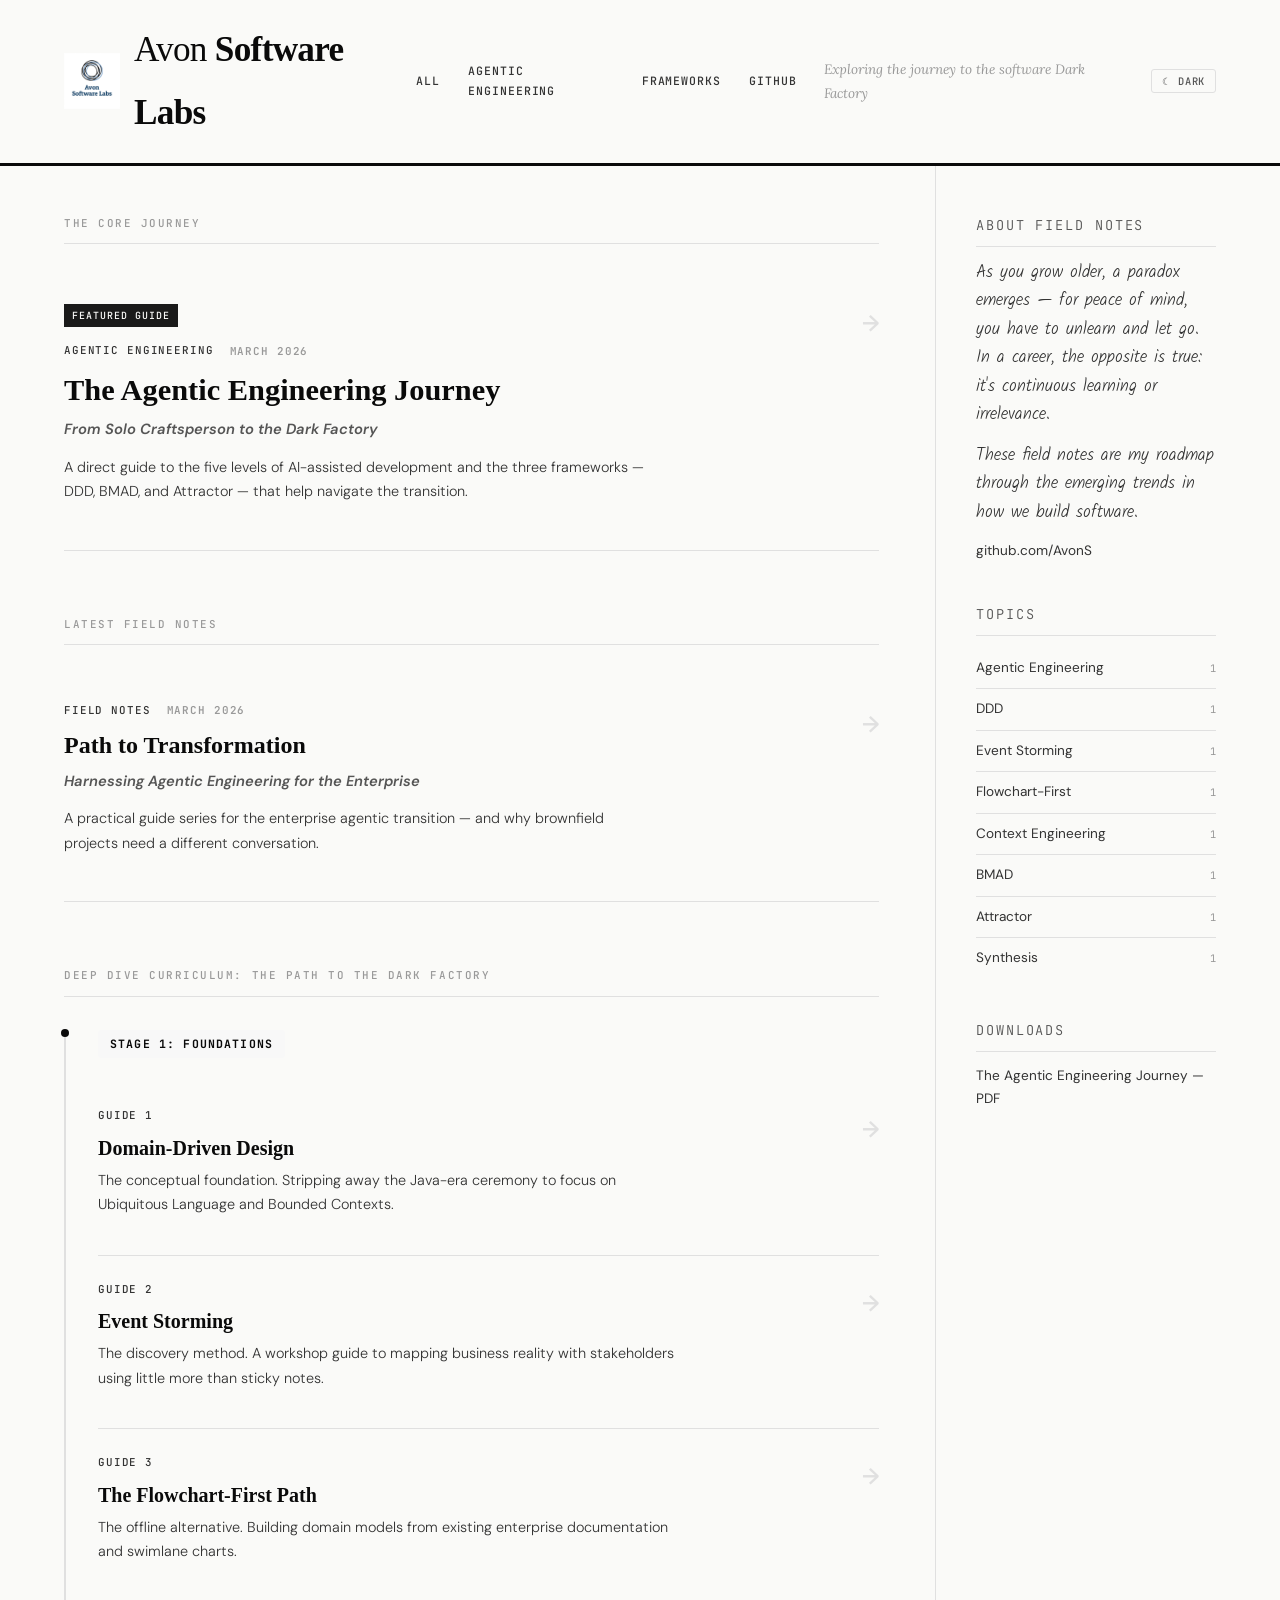
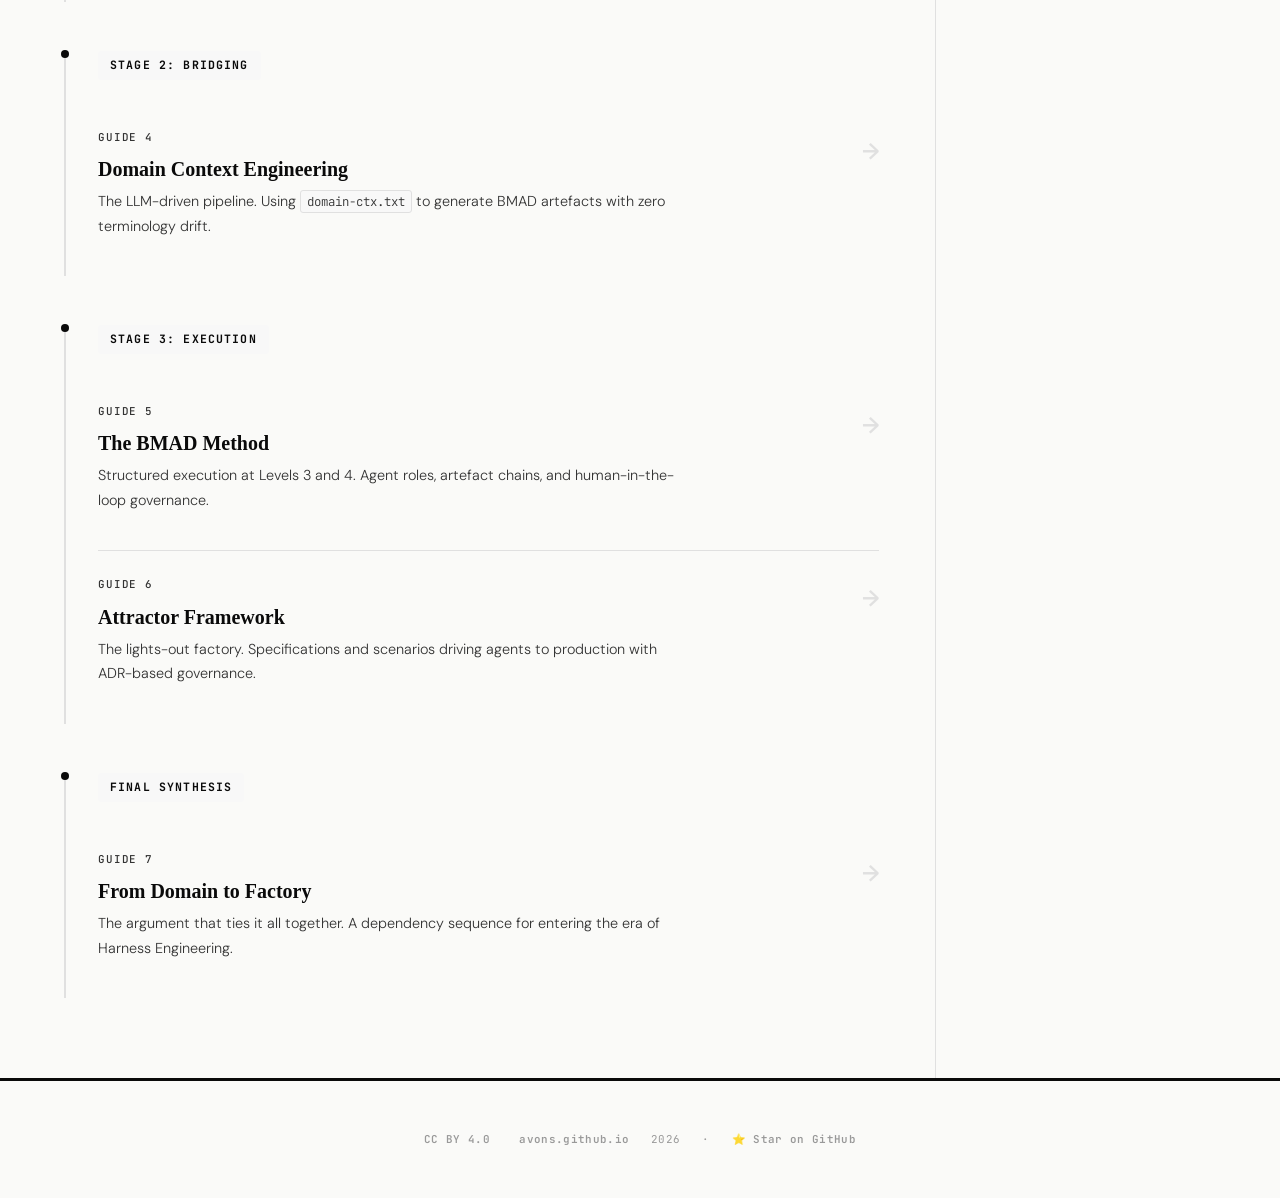
==== commit 51d0d833: "Merge branch 'draft' into main - Resolved conflicts" ====
--- a/index.html
+++ b/index.html
@@ -18,18 +18,17 @@
 
 <!-- Open Graph / Facebook -->
 <meta property="og:type" content="article">
-<meta property="og:url" content="https://avons.github.io//">
+<meta property="og:url" content="https://avons.github.io/">
 <meta property="og:title" content="Avon Software Labs — Agentic Engineering">
 <meta property="og:description" content="Avon Software Labs — Agentic Engineering">
 <meta property="og:image" content="https://avons.github.io/assets/logo.png?v=1.1">
 
 <!-- Twitter -->
 <meta property="twitter:card" content="summary_large_image">
-<meta property="twitter:url" content="https://avons.github.io//">
+<meta property="twitter:url" content="https://avons.github.io/">
 <meta property="twitter:title" content="Avon Software Labs — Agentic Engineering">
 <meta property="twitter:description" content="Avon Software Labs — Agentic Engineering">
 <meta property="twitter:image" content="https://avons.github.io/assets/logo.png?v=1.1">
-
 </head>
 <body>
 
--- a/assets/landing.css
+++ b/assets/landing.css
@@ -52,6 +52,12 @@
   font-size: 1.05rem;
   line-height: 1.7;
   color: var(--dark-grey);
+
+.sidebar a {
+  color: var(--dark-grey); text-decoration: none;
+  font-size: 0.85rem; font-weight: 400;
+}
+.sidebar a:hover { color: var(--black); opacity: 1; text-decoration: none; }
 }
 .sidebar a {
   color: var(--dark-grey); text-decoration: none;
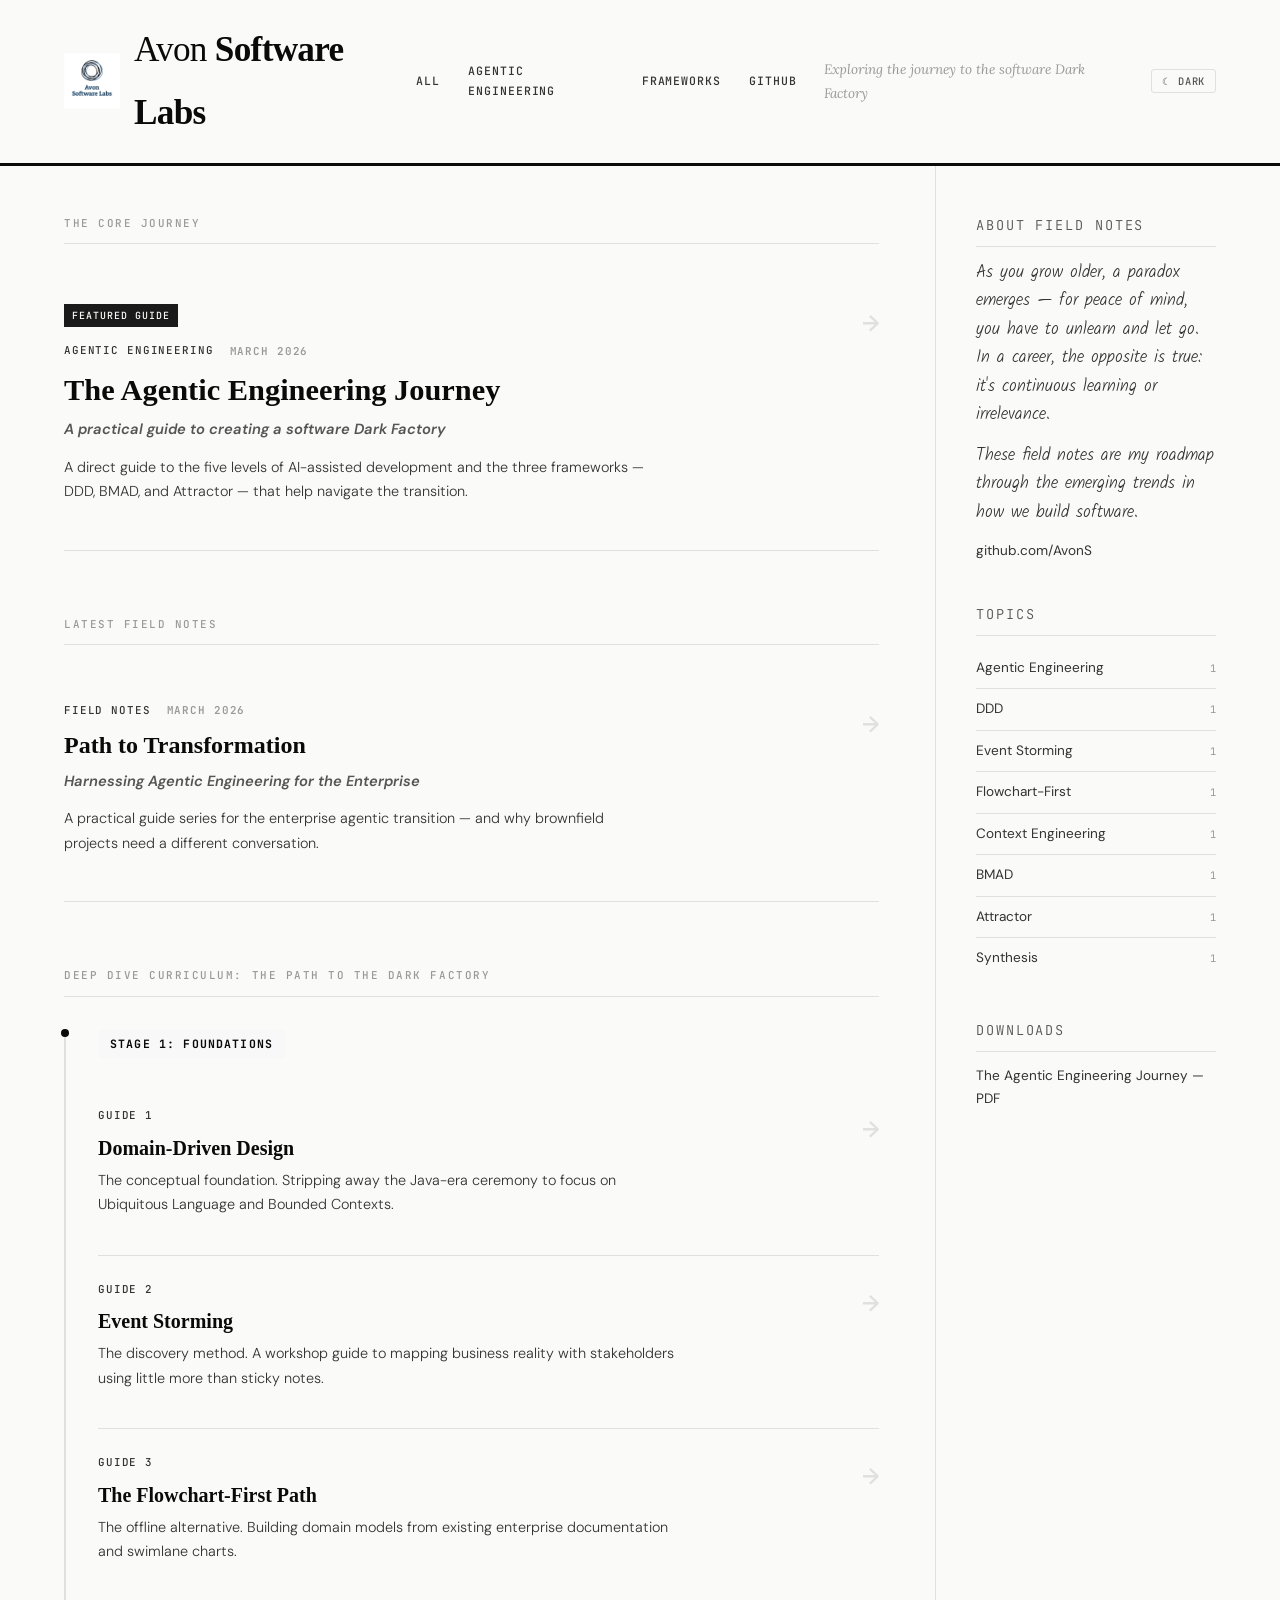
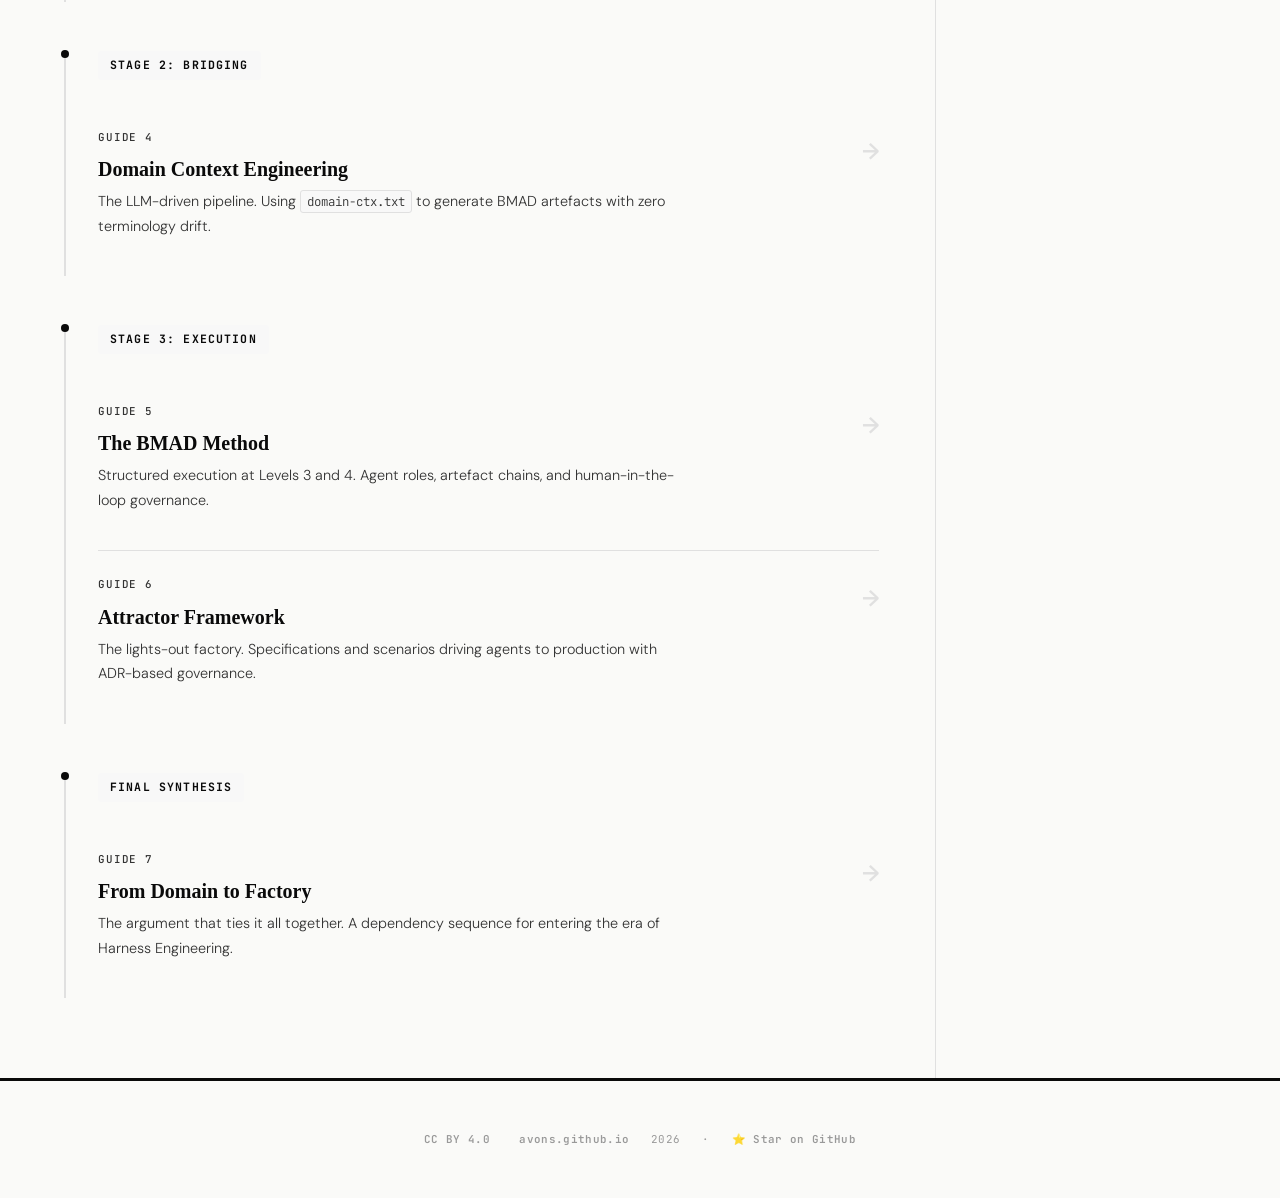
==== commit 6e200fb5: "FIX: Update featured article subtitle on homepage for consistency" ====
--- a/index.html
+++ b/index.html
@@ -46,7 +46,7 @@
           <span>March 2026</span>
         </div>
         <div class="article-title">The Agentic Engineering Journey</div>
-        <div class="article-subtitle">From Solo Craftsperson to the Dark Factory</div>
+        <div class="article-subtitle">A practical guide to creating a software Dark Factory</div>
         <p class="article-desc">
           A direct guide to the five levels of AI-assisted development and the three frameworks —
           DDD, BMAD, and Attractor — that help navigate the transition.
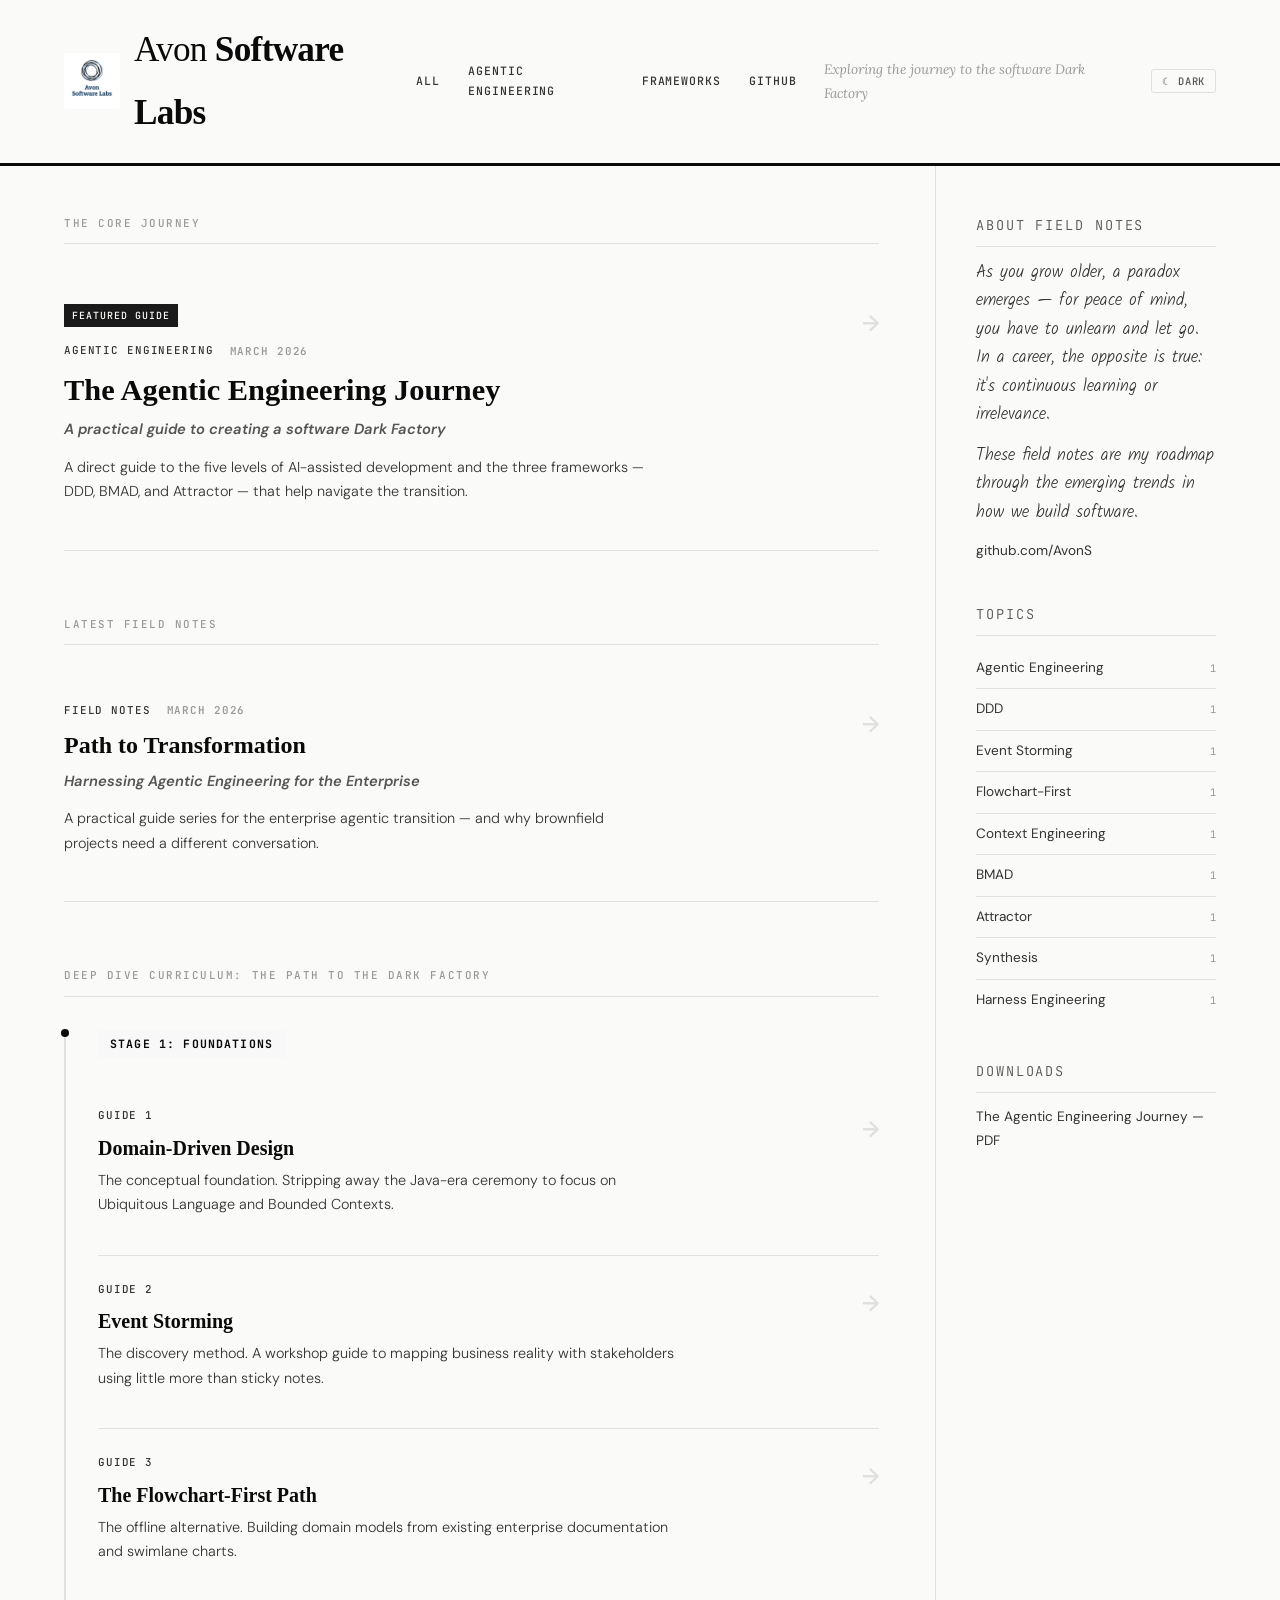
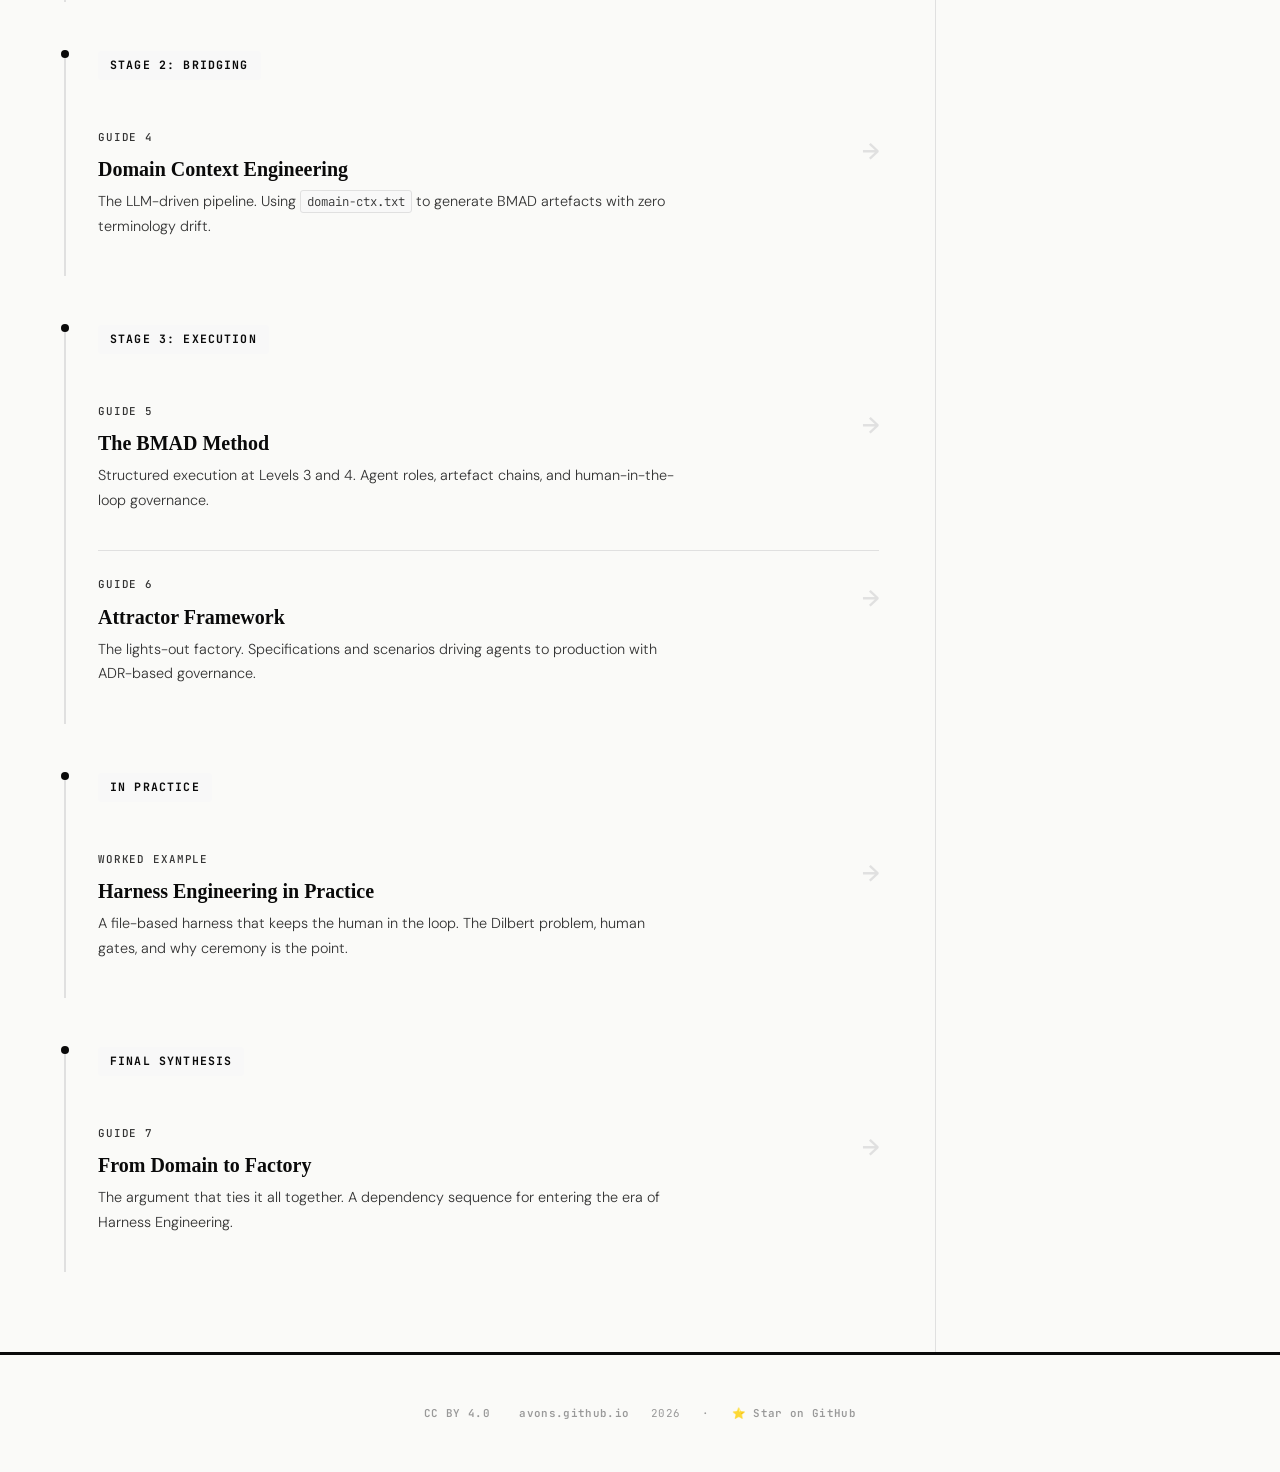
==== commit 90ffa0a4: "draft: add harness-eng worked example (notes format, unpublished) Single-page article covering: - Th" ====
--- a/index.html
+++ b/index.html
@@ -144,6 +144,20 @@
         </a>
       </div>
 
+      <!-- Practice -->
+      <div class="curriculum-stage">
+        <div class="stage-header">In Practice</div>
+
+        <a class="article-card" href="notes/harness-eng/">
+          <div>
+            <div class="article-meta"><span class="article-tag">Worked Example</span></div>
+            <div class="article-title">Harness Engineering in Practice</div>
+            <p class="article-desc">A file-based harness that keeps the human in the loop. The Dilbert problem, human gates, and why ceremony is the point.</p>
+          </div>
+          <div class="article-arrow">&#8594;</div>
+        </a>
+      </div>
+
       <!-- Conclusion -->
       <div class="curriculum-stage">
         <div class="stage-header">Final Synthesis</div>
@@ -180,6 +194,7 @@
         <li><a href="guides/bmad/">BMAD</a> <span class="topic-count">1</span></li>
         <li><a href="guides/attractor/">Attractor</a> <span class="topic-count">1</span></li>
         <li><a href="guides/synthesis/">Synthesis</a> <span class="topic-count">1</span></li>
+        <li><a href="notes/harness-eng/">Harness Engineering</a> <span class="topic-count">1</span></li>
       </ul>
     </div>
 
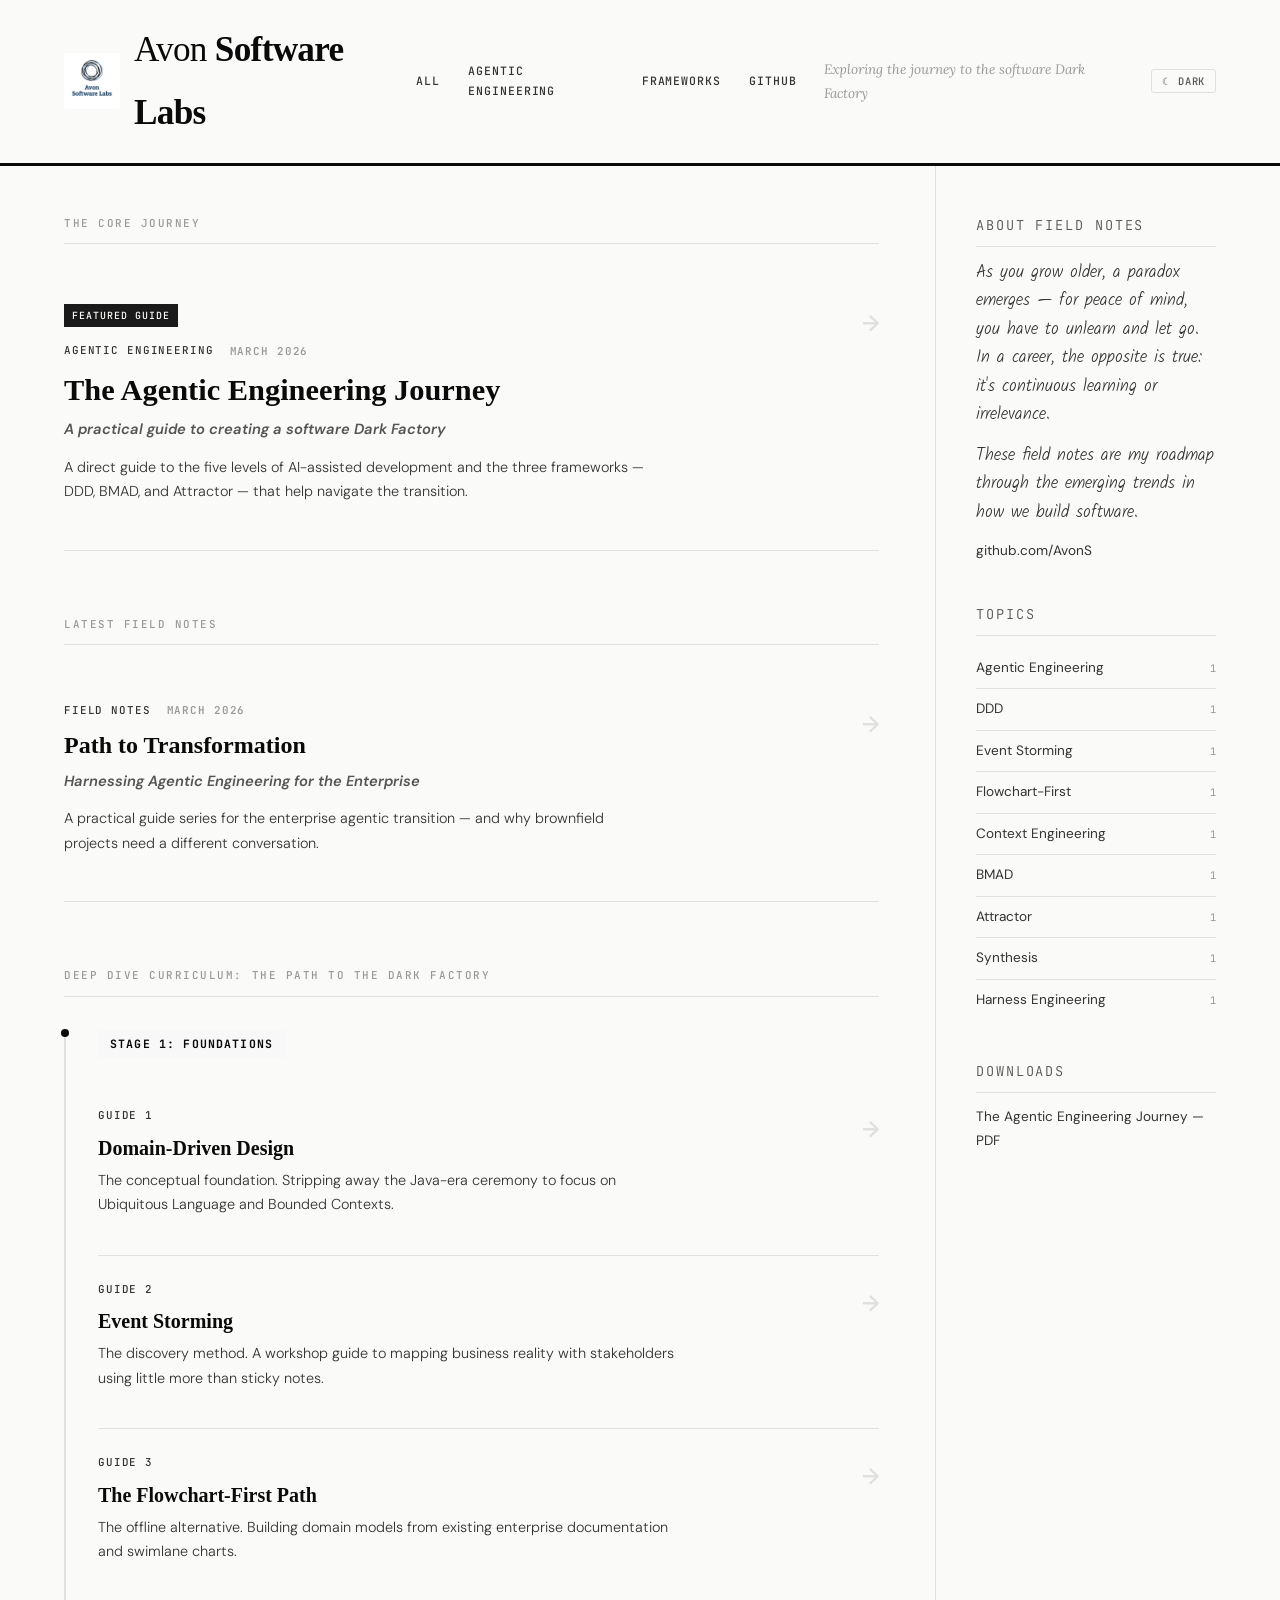
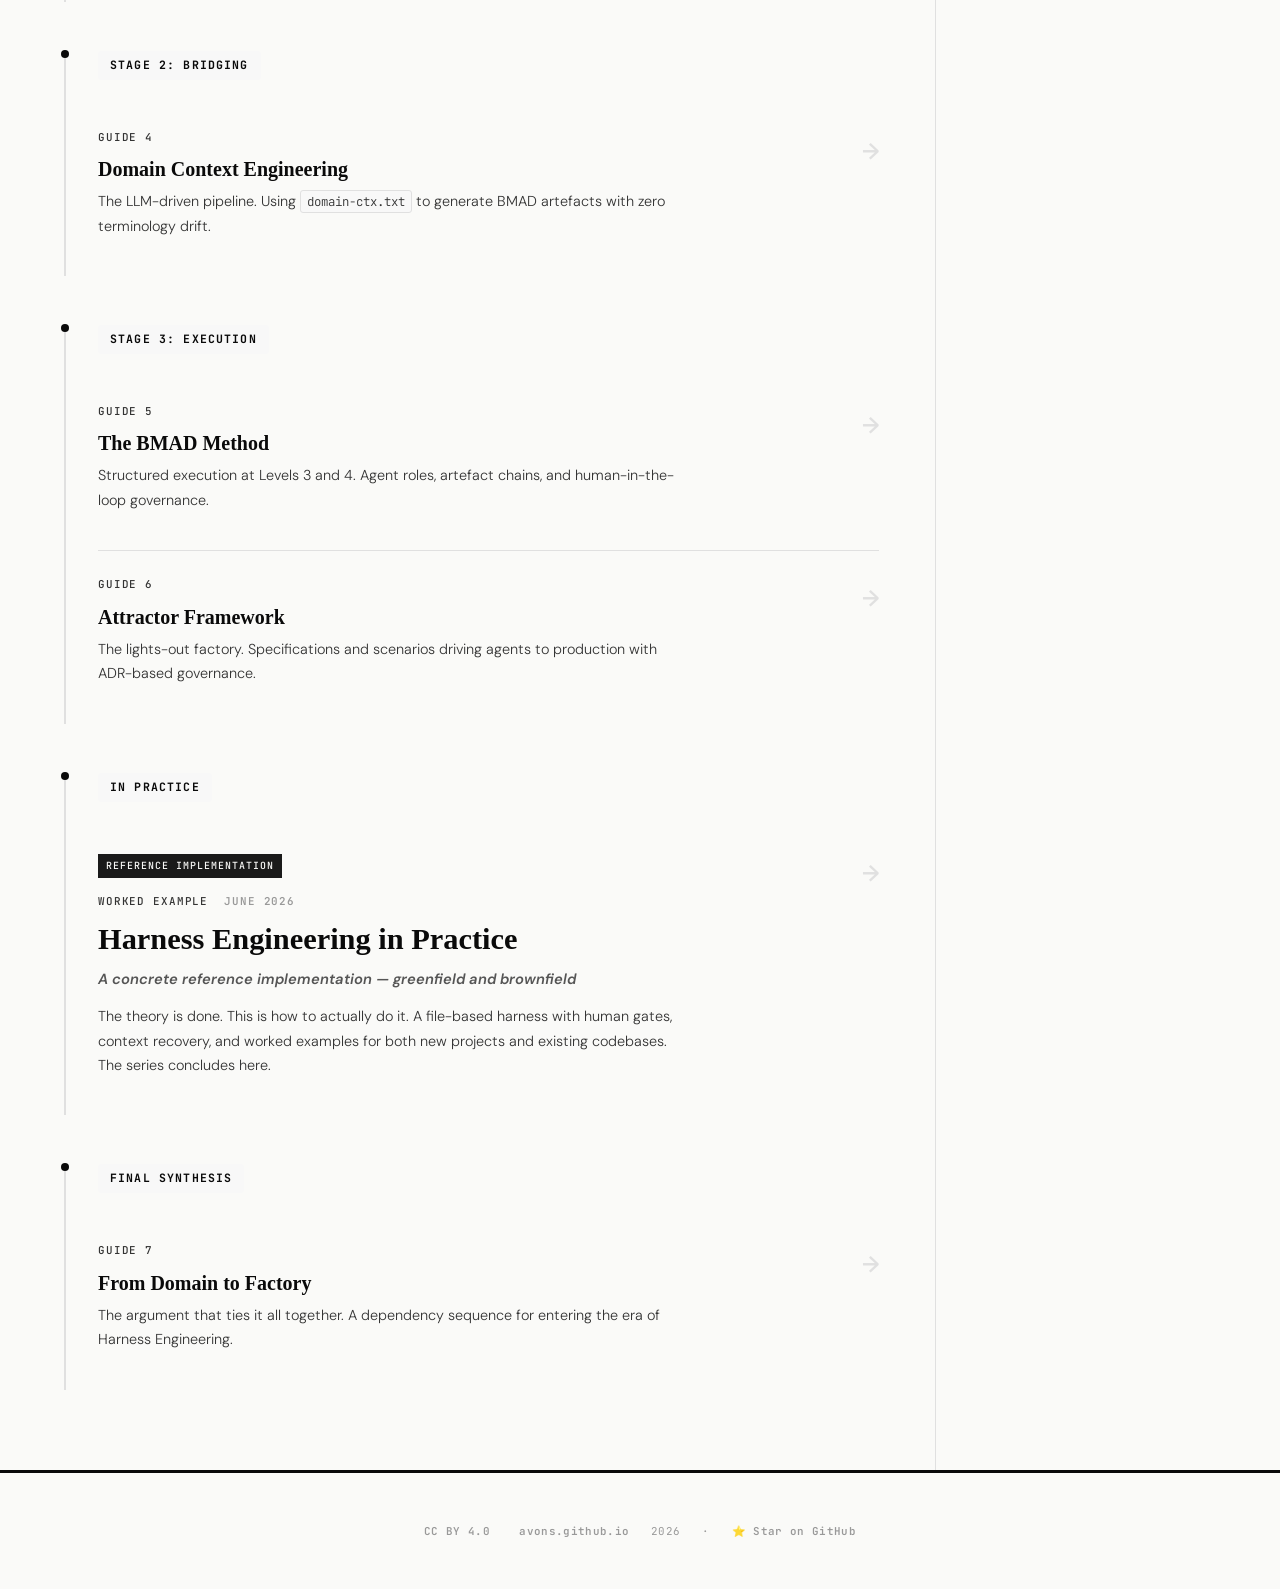
==== commit f987d329: "draft: rework harness-eng note as series conclusion with worked examples - Repositioned from 'worked" ====
--- a/index.html
+++ b/index.html
@@ -148,11 +148,20 @@
       <div class="curriculum-stage">
         <div class="stage-header">In Practice</div>
 
-        <a class="article-card" href="notes/harness-eng/">
-          <div>
-            <div class="article-meta"><span class="article-tag">Worked Example</span></div>
+        <a class="article-card featured" href="notes/harness-eng/">
+          <div>
+            <div class="featured-marker">Reference Implementation</div>
+            <div class="article-meta">
+              <span class="article-tag">Worked Example</span>
+              <span>June 2026</span>
+            </div>
             <div class="article-title">Harness Engineering in Practice</div>
-            <p class="article-desc">A file-based harness that keeps the human in the loop. The Dilbert problem, human gates, and why ceremony is the point.</p>
+            <div class="article-subtitle">A concrete reference implementation — greenfield and brownfield</div>
+            <p class="article-desc">
+              The theory is done. This is how to actually do it. A file-based harness
+              with human gates, context recovery, and worked examples for both new projects
+              and existing codebases. The series concludes here.
+            </p>
           </div>
           <div class="article-arrow">&#8594;</div>
         </a>
